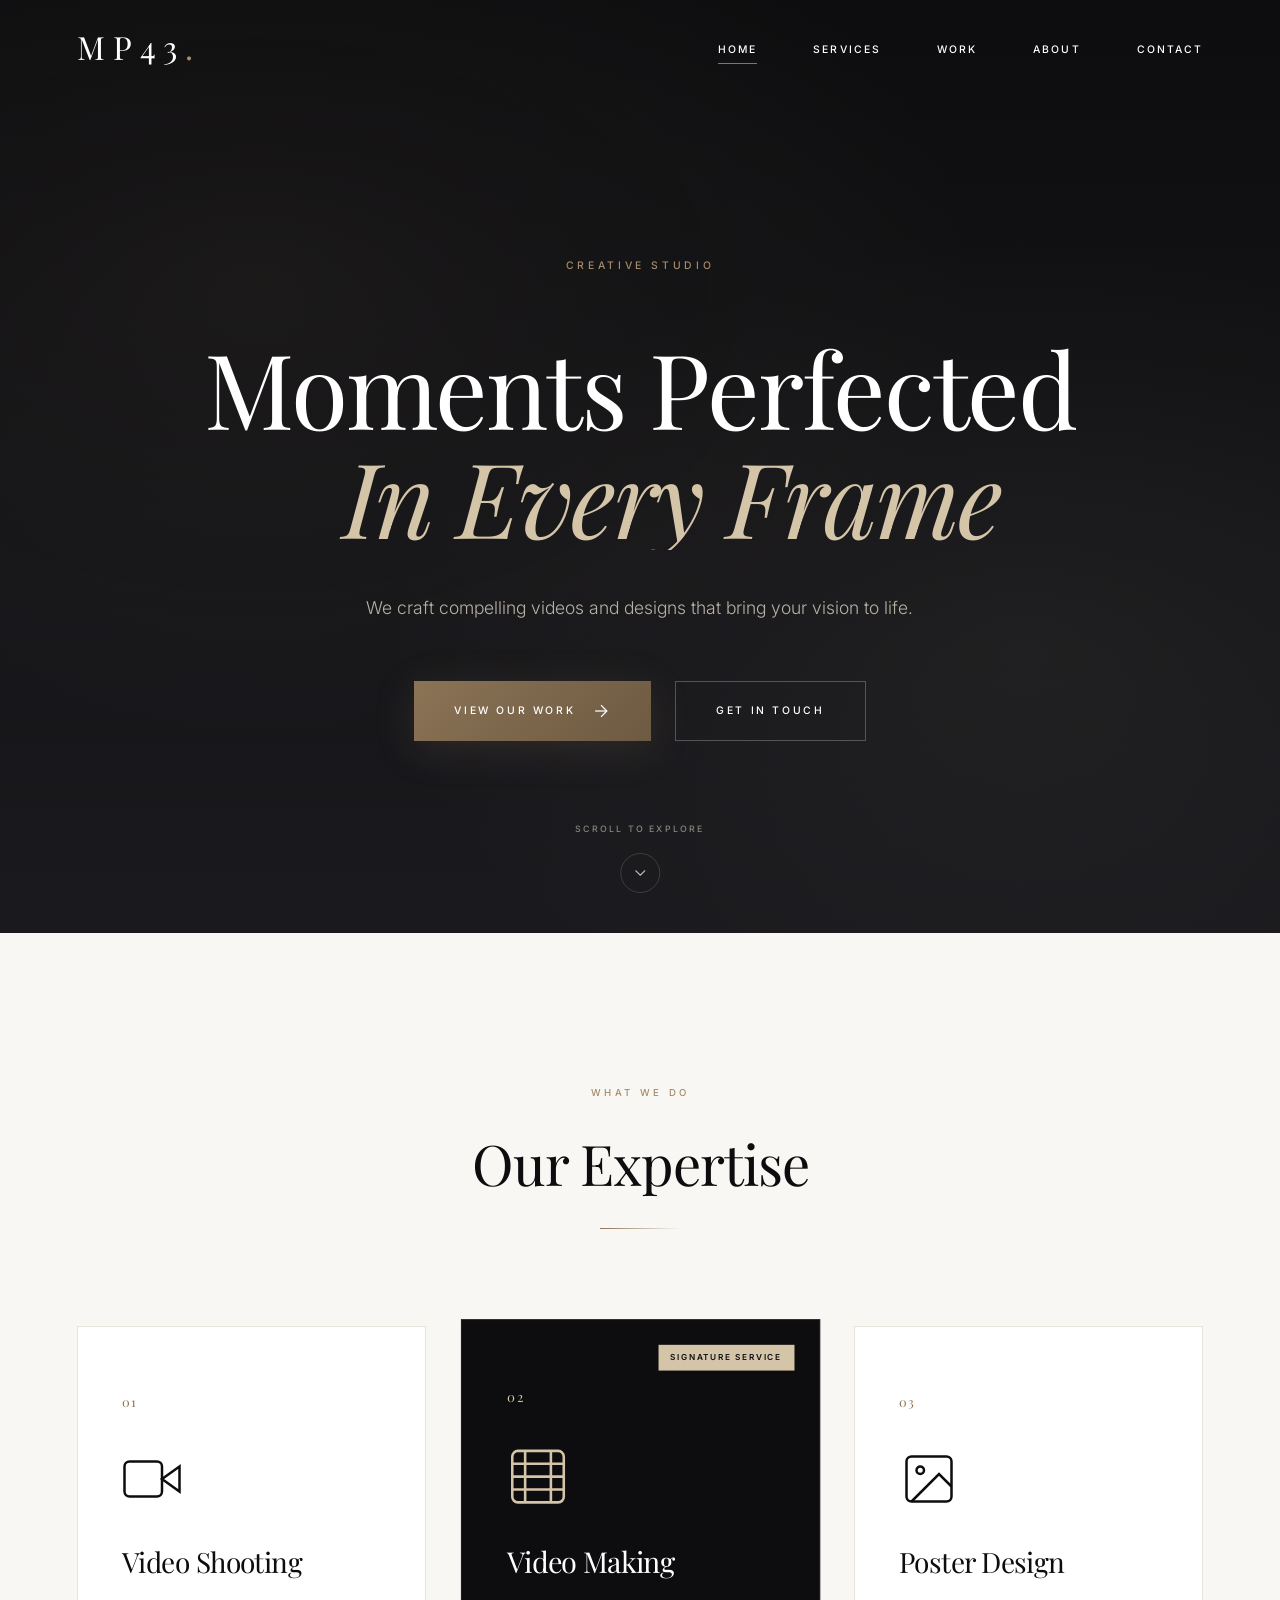
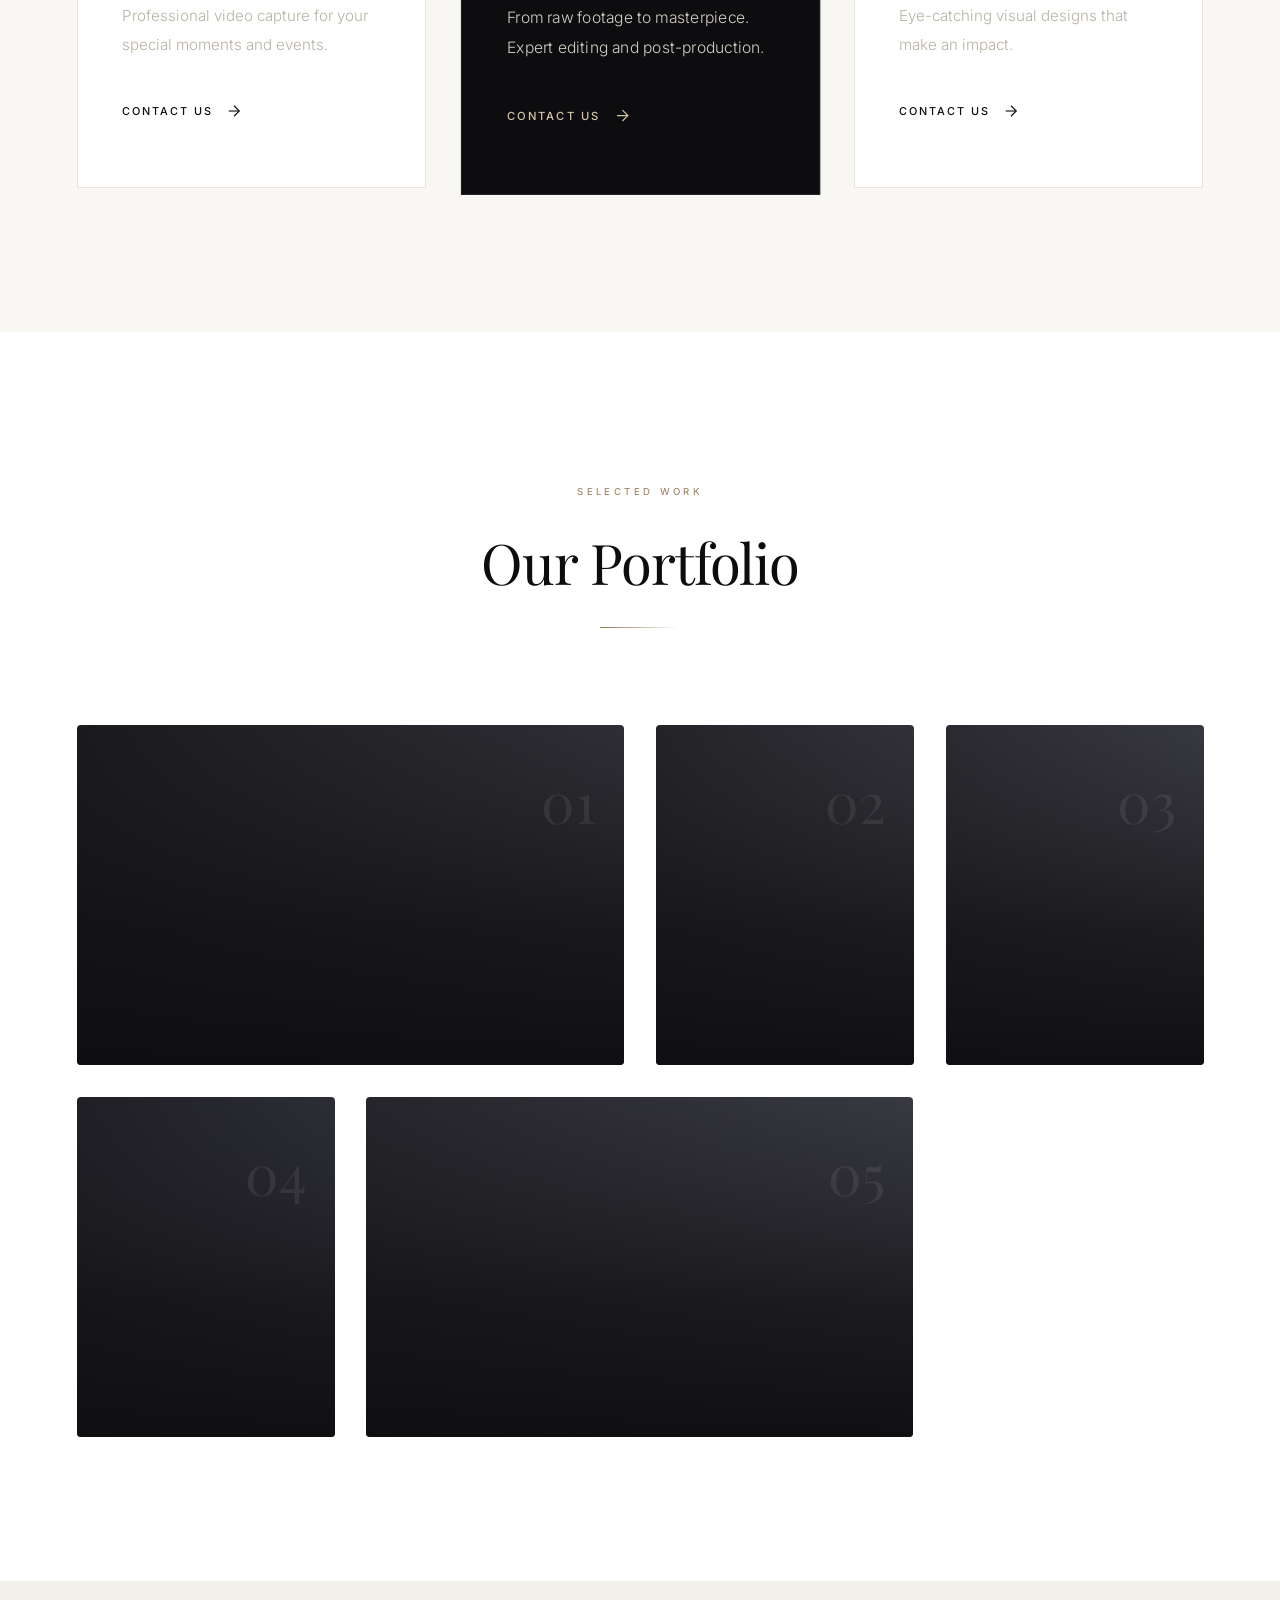
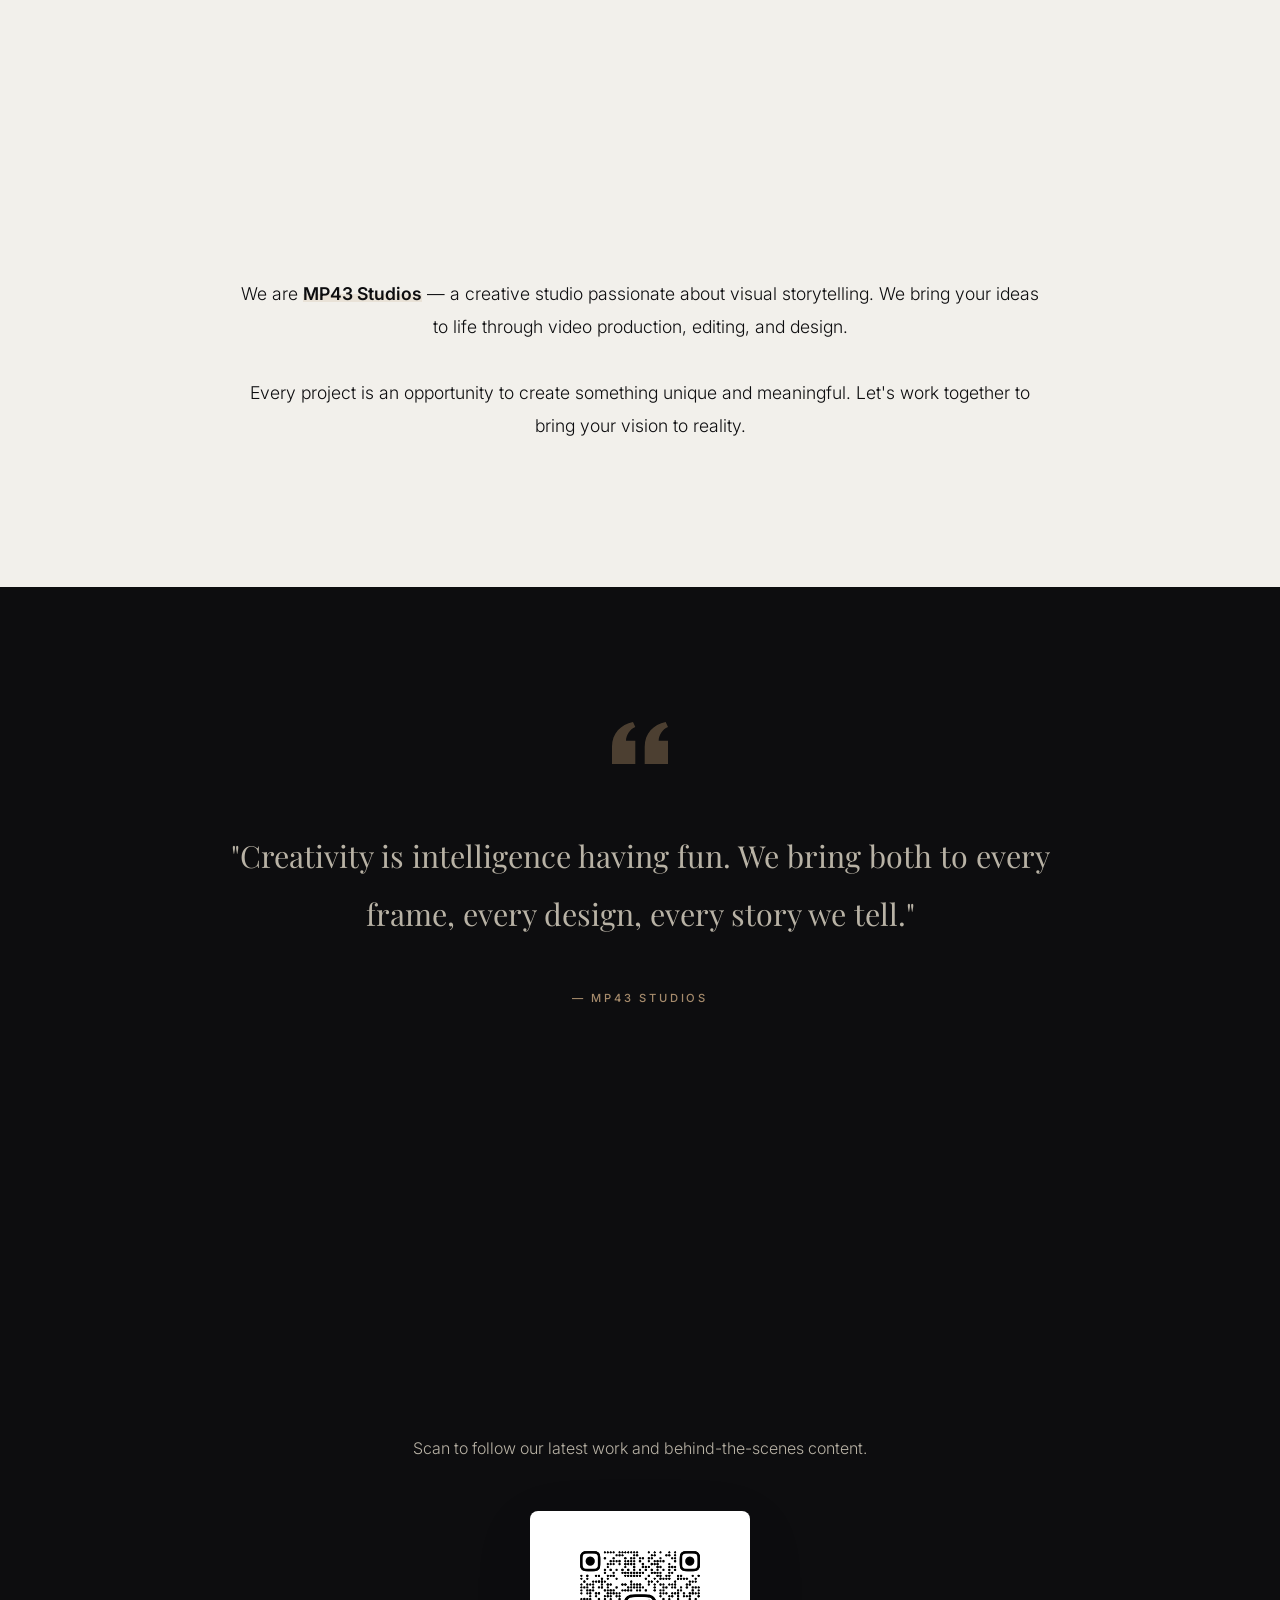
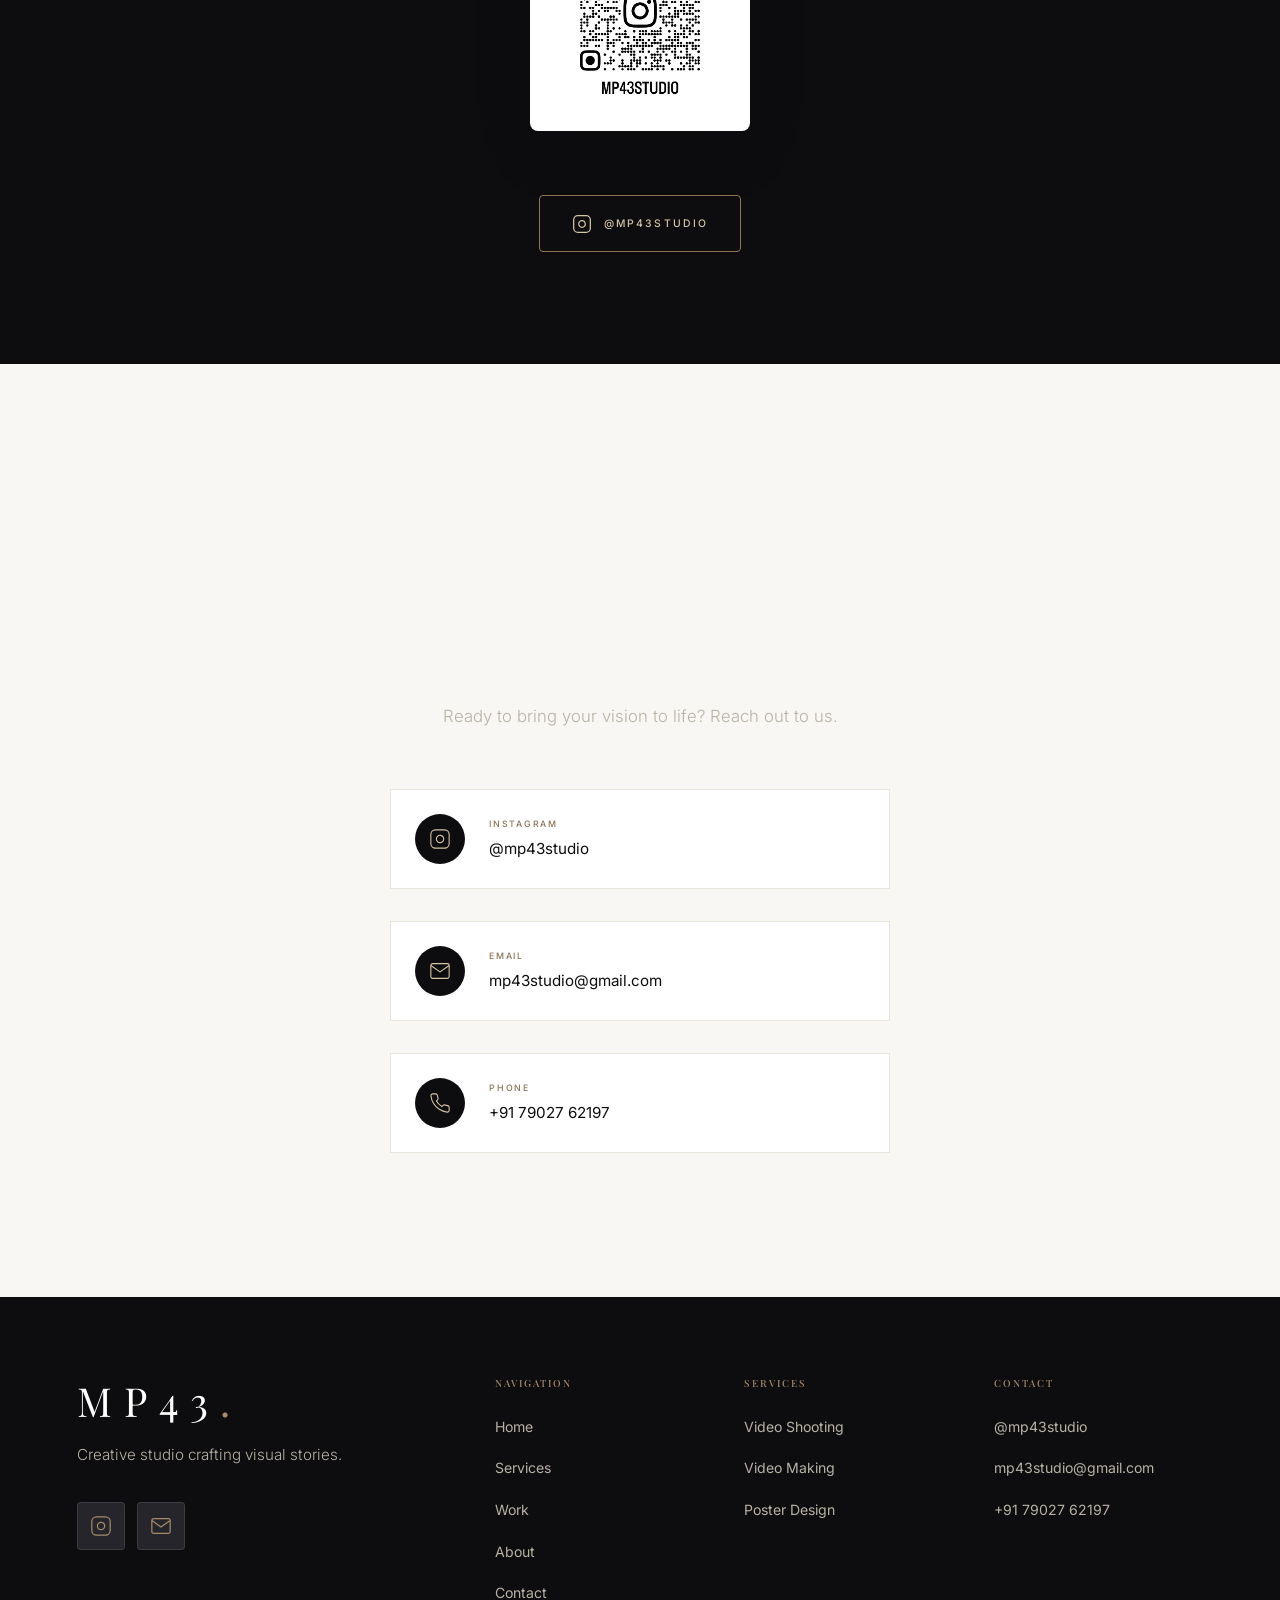
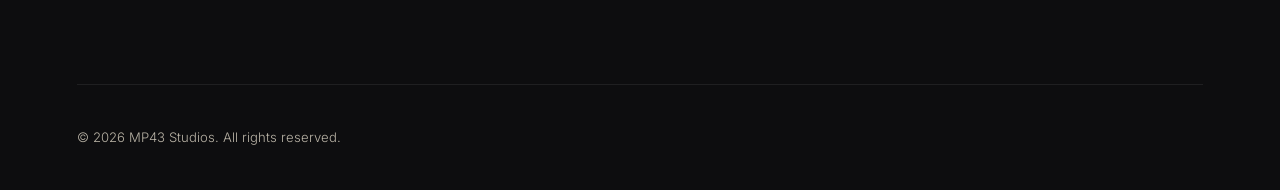
==== index.html @ ac569d50 "Initial commit: MP43 Studios website" ====
<!DOCTYPE html>
<html lang="en">
<head>
    <meta charset="UTF-8">
    <meta name="viewport" content="width=device-width, initial-scale=1.0">
    <title>MP43 Studios | Creative Video Production</title>
    <link rel="stylesheet" href="styles.css">
    <link href="https://fonts.googleapis.com/css2?family=Playfair+Display:ital,wght@0,400;0,500;0,600;0,700;1,400;1,500&family=Inter:wght@300;400;500;600&display=swap" rel="stylesheet">
</head>
<body>
    <!-- Page Loader -->
    <div class="page-loader" id="pageLoader">
        <div class="loader-content">
            <span>MP43</span>
        </div>
    </div>

    <!-- Navigation -->
    <nav class="navbar">
        <div class="container">
            <a href="#home" class="logo">
                <h1>MP43<span>.</span></h1>
            </a>
            <ul class="nav-links">
                <li><a href="#home">Home</a></li>
                <li><a href="#services">Services</a></li>
                <li><a href="#portfolio">Work</a></li>
                <li><a href="#about">About</a></li>
                <li><a href="#contact">Contact</a></li>
            </ul>
            <div class="burger">
                <span></span>
                <span></span>
                <span></span>
            </div>
        </div>
    </nav>

    <!-- Hero Section - Simplified -->
    <section id="home" class="hero">
        <div class="container">
            <div class="hero-content">
                <p class="hero-tagline">Creative Studio</p>
                <h1>
                    <span class="line-reveal">Moments Perfected</span>
                    <span class="line-reveal"><em>In Every Frame</em></span>
                </h1>
                <p class="hero-description">
                    We craft compelling videos and designs that bring your vision to life.
                </p>
                <div class="hero-buttons">
                    <a href="#portfolio" class="btn-primary">
                        <span>View Our Work</span>
                        <svg viewBox="0 0 24 24" fill="none" stroke="currentColor" stroke-width="1.5">
                            <line x1="5" y1="12" x2="19" y2="12"/>
                            <polyline points="12 5 19 12 12 19"/>
                        </svg>
                    </a>
                    <a href="#contact" class="btn-secondary">Get in Touch</a>
                </div>
            </div>
        </div>
        <div class="scroll-indicator">
            <span>Scroll to explore</span>
            <div class="scroll-arrow">
                <svg viewBox="0 0 24 24" fill="none" stroke="currentColor" stroke-linecap="round" stroke-linejoin="round">
                    <polyline points="6 9 12 15 18 9"/>
                </svg>
            </div>
        </div>
    </section>

    <!-- Services Section -->
    <section id="services" class="services">
        <div class="container">
            <div class="section-header">
                <span class="section-label">What We Do</span>
                <h2 class="section-title">Our Expertise</h2>
                <div class="title-line"></div>
            </div>
            <div class="services-grid">
                <div class="service-card">
                    <div class="service-number">01</div>
                    <div class="service-icon">
                        <svg viewBox="0 0 24 24" fill="none" stroke="currentColor" stroke-width="1">
                            <path d="M23 7l-7 5 7 5V7z"/>
                            <rect x="1" y="5" width="15" height="14" rx="2" ry="2"/>
                        </svg>
                    </div>
                    <h3>Video Shooting</h3>
                    <p>Professional video capture for your special moments and events.</p>
                    <a href="#contact" class="service-link">
                        <span>Contact Us</span>
                        <svg viewBox="0 0 24 24" fill="none" stroke="currentColor" stroke-width="1.5">
                            <line x1="5" y1="12" x2="19" y2="12"/>
                            <polyline points="12 5 19 12 12 19"/>
                        </svg>
                    </a>
                </div>
                <div class="service-card featured">
                    <div class="service-badge">Signature Service</div>
                    <div class="service-number">02</div>
                    <div class="service-icon">
                        <svg viewBox="0 0 24 24" fill="none" stroke="currentColor" stroke-width="1">
                            <rect x="2" y="2" width="20" height="20" rx="2.18" ry="2.18"/>
                            <line x1="7" y1="2" x2="7" y2="22"/>
                            <line x1="17" y1="2" x2="17" y2="22"/>
                            <line x1="2" y1="12" x2="22" y2="12"/>
                            <line x1="2" y1="7" x2="22" y2="7"/>
                            <line x1="2" y1="17" x2="22" y2="17"/>
                        </svg>
                    </div>
                    <h3>Video Making</h3>
                    <p>From raw footage to masterpiece. Expert editing and post-production.</p>
                    <a href="#contact" class="service-link">
                        <span>Contact Us</span>
                        <svg viewBox="0 0 24 24" fill="none" stroke="currentColor" stroke-width="1.5">
                            <line x1="5" y1="12" x2="19" y2="12"/>
                            <polyline points="12 5 19 12 12 19"/>
                        </svg>
                    </a>
                </div>
                <div class="service-card">
                    <div class="service-number">03</div>
                    <div class="service-icon">
                        <svg viewBox="0 0 24 24" fill="none" stroke="currentColor" stroke-width="1">
                            <rect x="3" y="3" width="18" height="18" rx="2" ry="2"/>
                            <circle cx="8.5" cy="8.5" r="1.5"/>
                            <polyline points="21 15 16 10 5 21"/>
                        </svg>
                    </div>
                    <h3>Poster Design</h3>
                    <p>Eye-catching visual designs that make an impact.</p>
                    <a href="#contact" class="service-link">
                        <span>Contact Us</span>
                        <svg viewBox="0 0 24 24" fill="none" stroke="currentColor" stroke-width="1.5">
                            <line x1="5" y1="12" x2="19" y2="12"/>
                            <polyline points="12 5 19 12 12 19"/>
                        </svg>
                    </a>
                </div>
            </div>
        </div>
    </section>

    <!-- Portfolio Section -->
    <section id="portfolio" class="portfolio">
        <div class="container">
            <div class="section-header">
                <span class="section-label">Selected Work</span>
                <h2 class="section-title">Our Portfolio</h2>
                <div class="title-line"></div>
            </div>
            <div class="portfolio-grid">
                <div class="portfolio-item large">
                    <div class="portfolio-image">
                        <div class="placeholder-gradient gradient-1"></div>
                        <div class="portfolio-number">01</div>
                    </div>
                    <div class="portfolio-info">
                        <span class="portfolio-category">Video Shooting</span>
                        <h3>Wedding Event Coverage</h3>
                        <p>Complete wedding day documentation</p>
                    </div>
                </div>
                <div class="portfolio-item">
                    <div class="portfolio-image">
                        <div class="placeholder-gradient gradient-2"></div>
                        <div class="portfolio-number">02</div>
                    </div>
                    <div class="portfolio-info">
                        <span class="portfolio-category">Video Making</span>
                        <h3>Brand Commercial</h3>
                        <p>30-second promotional video</p>
                    </div>
                </div>
                <div class="portfolio-item">
                    <div class="portfolio-image">
                        <div class="placeholder-gradient gradient-3"></div>
                        <div class="portfolio-number">03</div>
                    </div>
                    <div class="portfolio-info">
                        <span class="portfolio-category">Poster Design</span>
                        <h3>Music Festival Poster</h3>
                        <p>Event promotional design</p>
                    </div>
                </div>
                <div class="portfolio-item">
                    <div class="portfolio-image">
                        <div class="placeholder-gradient gradient-4"></div>
                        <div class="portfolio-number">04</div>
                    </div>
                    <div class="portfolio-info">
                        <span class="portfolio-category">Video Shooting</span>
                        <h3>Corporate Conference</h3>
                        <p>Multi-camera event recording</p>
                    </div>
                </div>
                <div class="portfolio-item large">
                    <div class="portfolio-image">
                        <div class="placeholder-gradient gradient-5"></div>
                        <div class="portfolio-number">05</div>
                    </div>
                    <div class="portfolio-info">
                        <span class="portfolio-category">Video Making</span>
                        <h3>Music Video Production</h3>
                        <p>Full post-production & VFX</p>
                    </div>
                </div>
            </div>
        </div>
    </section>

    <!-- About Section - Simplified -->
    <section id="about" class="about">
        <div class="container">
            <div class="about-content-simple">
                <span class="section-label">Who We Are</span>
                <h2 class="section-title">Crafting Visual Stories</h2>
                <div class="title-line"></div>
                <p class="about-text">
                    We are <strong>MP43 Studios</strong> — a creative studio passionate about visual storytelling.
                    We bring your ideas to life through video production, editing, and design.
                </p>
                <p class="about-text">
                    Every project is an opportunity to create something unique and meaningful.
                    Let's work together to bring your vision to reality.
                </p>
            </div>
        </div>
    </section>

    <!-- Quote Section -->
    <section class="quote-section">
        <div class="container">
            <div class="quote-content">
                <svg class="quote-icon" viewBox="0 0 24 24" fill="currentColor">
                    <path d="M14.017 21v-7.391c0-5.704 3.731-9.57 8.983-10.609l.995 2.151c-2.432.917-3.995 3.638-3.995 5.849h4v10h-9.983zm-14.017 0v-7.391c0-5.704 3.748-9.57 9-10.609l.996 2.151c-2.433.917-3.996 3.638-3.996 5.849h3.983v10h-9.983z"/>
                </svg>
                <blockquote>
                    <p>"Creativity is intelligence having fun. We bring both to every frame,
                    every design, every story we tell."</p>
                </blockquote>
                <cite>— MP43 Studios</cite>
            </div>
        </div>
    </section>

    <!-- Instagram QR Section -->
    <section class="instagram-section">
        <div class="container">
            <div class="instagram-content">
                <span class="section-label">Follow Us</span>
                <h2 class="section-title">Connect on Instagram</h2>
                <div class="title-line"></div>
                <p class="instagram-description">
                    Scan to follow our latest work and behind-the-scenes content.
                </p>
                <div class="qr-wrapper">
                    <div class="qr-code">
                        <img src="qr/mp43studio_qr.png" alt="MP43 Studios Instagram QR Code" onerror="this.style.display='none'; this.nextElementSibling.style.display='flex';">
                        <div class="qr-placeholder" style="display: none;">
                            <svg viewBox="0 0 24 24" fill="none" stroke="currentColor" stroke-width="1">
                                <rect x="3" y="3" width="7" height="7"/>
                                <rect x="14" y="3" width="7" height="7"/>
                                <rect x="3" y="14" width="7" height="7"/>
                                <rect x="14" y="14" width="3" height="3"/>
                                <rect x="18" y="14" width="3" height="3"/>
                                <rect x="14" y="18" width="3" height="3"/>
                                <rect x="18" y="18" width="3" height="3"/>
                            </svg>
                            <span>QR Code</span>
                        </div>
                    </div>
                </div>
                <a href="https://www.instagram.com/mp43studio/" target="_blank" rel="noopener noreferrer" class="btn-instagram">
                    <svg viewBox="0 0 24 24" fill="none" stroke="currentColor" stroke-width="1.5">
                        <rect x="2" y="2" width="20" height="20" rx="5" ry="5"/>
                        <path d="M16 11.37A4 4 0 1 1 12.63 8 4 4 0 0 1 16 11.37z"/>
                        <line x1="17.5" y1="6.5" x2="17.51" y2="6.5"/>
                    </svg>
                    <span>@mp43studio</span>
                </a>
            </div>
        </div>
    </section>

    <!-- Contact Section - Simplified -->
    <section id="contact" class="contact">
        <div class="container">
            <div class="contact-simple">
                <span class="section-label">Get In Touch</span>
                <h2 class="section-title">Let's Create Together</h2>
                <div class="title-line"></div>
                <p class="contact-description">
                    Ready to bring your vision to life? Reach out to us.
                </p>

                <div class="contact-details-simple">
                    <div class="contact-item-simple">
                        <div class="contact-icon">
                            <svg viewBox="0 0 24 24" fill="none" stroke="currentColor" stroke-width="1.5">
                                <rect x="2" y="2" width="20" height="20" rx="5" ry="5"/>
                                <path d="M16 11.37A4 4 0 1 1 12.63 8 4 4 0 0 1 16 11.37z"/>
                                <line x1="17.5" y1="6.5" x2="17.51" y2="6.5"/>
                            </svg>
                        </div>
                        <div class="contact-text">
                            <span class="label">Instagram</span>
                            <a href="https://www.instagram.com/mp43studio/" target="_blank" rel="noopener noreferrer" class="value">@mp43studio</a>
                        </div>
                    </div>
                    <div class="contact-item-simple">
                        <div class="contact-icon">
                            <svg viewBox="0 0 24 24" fill="none" stroke="currentColor" stroke-width="1.5">
                                <path d="M4 4h16c1.1 0 2 .9 2 2v12c0 1.1-.9 2-2 2H4c-1.1 0-2-.9-2-2V6c0-1.1.9-2 2-2z"/>
                                <polyline points="22,6 12,13 2,6"/>
                            </svg>
                        </div>
                        <div class="contact-text">
                            <span class="label">Email</span>
                            <a href="mailto:mp43studio@gmail.com" class="value">mp43studio@gmail.com</a>
                        </div>
                    </div>
                    <div class="contact-item-simple">
                        <div class="contact-icon">
                            <svg viewBox="0 0 24 24" fill="none" stroke="currentColor" stroke-width="1.5">
                                <path d="M22 16.92v3a2 2 0 0 1-2.18 2 19.79 19.79 0 0 1-8.63-3.07 19.5 19.5 0 0 1-6-6 19.79 19.79 0 0 1-3.07-8.67A2 2 0 0 1 4.11 2h3a2 2 0 0 1 2 1.72 12.84 12.84 0 0 0 .7 2.81 2 2 0 0 1-.45 2.11L8.09 9.91a16 16 0 0 0 6 6l1.27-1.27a2 2 0 0 1 2.11-.45 12.84 12.84 0 0 0 2.81.7A2 2 0 0 1 22 16.92z"/>
                            </svg>
                        </div>
                        <div class="contact-text">
                            <span class="label">Phone</span>
                            <a href="tel:+917902762197" class="value">+91 79027 62197</a>
                        </div>
                    </div>
                </div>
            </div>
        </div>
    </section>

    <!-- Footer -->
    <footer class="footer">
        <div class="container">
            <div class="footer-content">
                <div class="footer-brand">
                    <h2>MP43<span>.</span></h2>
                    <p>Creative studio crafting visual stories.</p>
                    <div class="footer-contact-boxes">
                        <a href="https://www.instagram.com/mp43studio/" target="_blank" rel="noopener noreferrer" class="footer-contact-box" aria-label="Instagram">
                            <svg viewBox="0 0 24 24" fill="none" stroke="currentColor" stroke-width="1.5">
                                <rect x="2" y="2" width="20" height="20" rx="5" ry="5"/>
                                <path d="M16 11.37A4 4 0 1 1 12.63 8 4 4 0 0 1 16 11.37z"/>
                                <line x1="17.5" y1="6.5" x2="17.51" y2="6.5"/>
                            </svg>
                        </a>
                        <a href="mailto:mp43studio@gmail.com" class="footer-contact-box" aria-label="Email">
                            <svg viewBox="0 0 24 24" fill="none" stroke="currentColor" stroke-width="1.5">
                                <path d="M4 4h16c1.1 0 2 .9 2 2v12c0 1.1-.9 2-2 2H4c-1.1 0-2-.9-2-2V6c0-1.1.9-2 2-2z"/>
                                <polyline points="22,6 12,13 2,6"/>
                            </svg>
                        </a>
                    </div>
                </div>
                <div class="footer-links">
                    <div class="footer-column">
                        <h4>Navigation</h4>
                        <ul>
                            <li><a href="#home">Home</a></li>
                            <li><a href="#services">Services</a></li>
                            <li><a href="#portfolio">Work</a></li>
                            <li><a href="#about">About</a></li>
                            <li><a href="#contact">Contact</a></li>
                        </ul>
                    </div>
                    <div class="footer-column">
                        <h4>Services</h4>
                        <ul>
                            <li><a href="#services">Video Shooting</a></li>
                            <li><a href="#services">Video Making</a></li>
                            <li><a href="#services">Poster Design</a></li>
                        </ul>
                    </div>
                    <div class="footer-column">
                        <h4>Contact</h4>
                        <ul>
                            <li><a href="https://www.instagram.com/mp43studio/" target="_blank" rel="noopener noreferrer">@mp43studio</a></li>
                            <li><a href="mailto:mp43studio@gmail.com">mp43studio@gmail.com</a></li>
                            <li><a href="tel:+917902762197">+91 79027 62197</a></li>
                        </ul>
                    </div>
                </div>
            </div>
            <div class="footer-bottom">
                <p>&copy; 2026 MP43 Studios. All rights reserved.</p>
            </div>
        </div>
    </footer>

    <script src="script.js"></script>
</body>
</html>
---- styles.css ----
/* ========================================
   NOIR Studios - Ultra Premium Redesign
   Sophisticated Charcoal, Cream & Bronze
   Competition-Worthy Design
   ======================================== */

* {
    margin: 0;
    padding: 0;
    box-sizing: border-box;
}

:root {
    /* Primary Palette - Rich & Sophisticated */
    --charcoal-deep: #0d0d0f;
    --charcoal-rich: #1a1a1e;
    --charcoal-light: #25252b;
    --charcoal-accent: #2f2f38;
    
    /* Warm Neutrals - Elegant Foundation */
    --cream-base: #f8f7f4;
    --cream-warm: #f2f0eb;
    --cream-tan: #e8e4dc;
    --stone: #d4cfc4;
    --taupe: #b8b2a5;
    
    /* Bronze/Gold Accents - Luxury Touch */
    --bronze: #8b7355;
    --bronze-light: #a68b6c;
    --bronze-muted: #6d5a42;
    --champagne: #d4c4a8;
    
    /* Functional */
    --white: #ffffff;
    --black: #000000;
    
    /* Typography */
    --font-heading: 'Playfair Display', Georgia, serif;
    --font-body: 'Inter', -apple-system, BlinkMacSystemFont, sans-serif;
    --font-display: 'Playfair Display', 'Didot', serif;
    
    /* Premium Easing */
    --ease-elegant: cubic-bezier(0.22, 0.61, 0.36, 1);
    --ease-smooth: cubic-bezier(0.4, 0, 0.2, 1);
    --ease-bounce: cubic-bezier(0.34, 1.56, 0.64, 1);
    --ease-out-expo: cubic-bezier(0.16, 1, 0.3, 1);
    
    /* Timing */
    --duration-slow: 0.9s;
    --duration-base: 0.6s;
    --duration-fast: 0.35s;
    
    /* Shadows - Layered Depth */
    --shadow-sm: 0 2px 8px rgba(0, 0, 0, 0.04);
    --shadow-md: 0 8px 32px rgba(0, 0, 0, 0.06);
    --shadow-lg: 0 20px 60px rgba(0, 0, 0, 0.1);
    --shadow-xl: 0 40px 120px rgba(0, 0, 0, 0.15);
    --shadow-bronze: 0 8px 40px rgba(139, 115, 85, 0.2);
}

html {
    scroll-behavior: smooth;
    font-size: 16px;
}

body {
    font-family: var(--font-body);
    background-color: var(--cream-base);
    color: var(--charcoal-deep);
    line-height: 1.7;
    overflow-x: hidden;
    -webkit-font-smoothing: antialiased;
    -moz-osx-font-smoothing: grayscale;
}

.container {
    max-width: 1440px;
    margin: 0 auto;
    padding: 0 6vw;
}

/* ========================================
   Typography
   ======================================== */

h1, h2, h3, h4 {
    font-family: var(--font-heading);
    font-weight: 400;
    line-height: 1.2;
    letter-spacing: -0.02em;
}

p {
    font-weight: 300;
    color: var(--taupe);
    line-height: 1.9;
}

em {
    font-style: italic;
    font-family: var(--font-heading);
}

strong {
    font-weight: 500;
    color: var(--charcoal-deep);
}

a {
    color: inherit;
    text-decoration: none;
    transition: all var(--duration-fast) var(--ease-smooth);
}

/* ========================================
   Page Loader - Elegant
   ======================================== */

.page-loader {
    position: fixed;
    inset: 0;
    background: var(--charcoal-deep);
    display: flex;
    align-items: center;
    justify-content: center;
    z-index: 9999;
    transition: opacity var(--duration-slow) var(--ease-out-expo), visibility var(--duration-slow);
}

.page-loader.hidden {
    opacity: 0;
    visibility: hidden;
    pointer-events: none;
}

.loader-content {
    position: relative;
}

.loader-content span {
    font-family: var(--font-display);
    font-size: 2rem;
    font-weight: 300;
    letter-spacing: 0.5em;
    text-transform: uppercase;
    color: var(--white);
    animation: loaderFade 2.5s var(--ease-smooth) infinite;
}

@keyframes loaderFade {
    0%, 100% { opacity: 0.4; letter-spacing: 0.5em; }
    50% { opacity: 1; letter-spacing: 0.35em; }
}

/* ========================================
   Navigation - Sophisticated
   ======================================== */

.navbar {
    position: fixed;
    top: 0;
    left: 0;
    right: 0;
    z-index: 1000;
    padding: 1.75rem 0;
    background: transparent;
    transition: all var(--duration-base) var(--ease-elegant);
}

.navbar.scrolled {
    background: rgba(13, 13, 15, 0.97);
    backdrop-filter: blur(20px) saturate(180%);
    box-shadow: var(--shadow-md);
    padding: 1.1rem 0;
    border-bottom: 1px solid rgba(255, 255, 255, 0.06);
}

.navbar .container {
    display: flex;
    justify-content: space-between;
    align-items: center;
}

.logo h1 {
    font-size: 2rem;
    font-weight: 300;
    letter-spacing: 0.25em;
    color: var(--white);
    transition: all var(--duration-fast) var(--ease-smooth);
    font-family: var(--font-display);
    text-transform: uppercase;
}

.navbar.scrolled .logo h1 {
    color: var(--champagne);
}

.logo:hover h1 {
    transform: translateX(5px);
    opacity: 0.8;
}

.logo h1 span {
    color: var(--bronze-light);
}

.nav-links {
    display: flex;
    list-style: none;
    gap: 3.5rem;
}

.nav-links a {
    font-size: 0.65rem;
    font-weight: 500;
    letter-spacing: 0.2em;
    text-transform: uppercase;
    position: relative;
    color: var(--white);
    padding: 0.5rem 0;
}

.navbar.scrolled .nav-links a {
    color: var(--cream-tan);
}

.nav-links a::after {
    content: '';
    position: absolute;
    bottom: 0;
    left: 0;
    width: 0;
    height: 1px;
    background: var(--bronze);
    transition: width var(--duration-base) var(--ease-out-expo);
}

.nav-links a:hover::after,
.nav-links a.active::after {
    width: 100%;
}

.nav-links a:hover {
    color: var(--champagne);
}

.burger {
    display: none;
    flex-direction: column;
    gap: 6px;
    cursor: pointer;
    padding: 10px;
}

.burger span {
    width: 26px;
    height: 1.5px;
    background: var(--white);
    transition: all var(--duration-base) var(--ease-smooth);
}

.navbar.scrolled .burger span {
    background: var(--champagne);
}

/* ========================================
   Hero Section - Dramatic
   ======================================== */

.hero {
    min-height: 100vh;
    display: flex;
    flex-direction: column;
    justify-content: center;
    position: relative;
    padding: 16rem 0 12rem;
    background:
        linear-gradient(180deg, var(--charcoal-deep) 0%, var(--charcoal-rich) 100%);
    overflow: hidden;
    z-index: 1;
}

.hero::before {
    content: '';
    position: absolute;
    top: 0;
    left: 0;
    right: 0;
    bottom: 0;
    background: 
        radial-gradient(ellipse at 20% 30%, rgba(139, 115, 85, 0.08) 0%, transparent 50%),
        radial-gradient(ellipse at 80% 70%, rgba(212, 196, 168, 0.05) 0%, transparent 45%);
    animation: heroAmbient 25s var(--ease-smooth) infinite;
    pointer-events: none;
}

@keyframes heroAmbient {
    0%, 100% { opacity: 0.6; transform: scale(1); }
    50% { opacity: 1; transform: scale(1.05); }
}

/* Decorative lines removed for cleaner look */

.hero-content {
    position: relative;
    z-index: 1;
    max-width: 1100px;
    margin: 0 auto;
    text-align: center;
}

.hero-content > * {
    opacity: 0;
    transform: translateY(50px);
    animation: heroReveal 1.2s var(--ease-out-expo) forwards;
}

.hero-content .hero-tagline { animation-delay: 0.4s; }
.hero-content h1 { animation-delay: 0.6s; }
.hero-content .hero-description { animation-delay: 0.85s; }
.hero-content .hero-buttons { animation-delay: 1.1s; }

@keyframes heroReveal {
    to {
        opacity: 1;
        transform: translateY(0);
    }
}

.hero-tagline {
    font-size: 0.65rem;
    font-weight: 500;
    letter-spacing: 0.35em;
    text-transform: uppercase;
    color: var(--bronze-light);
    margin-bottom: 3.5rem;
    text-align: center;
}

.hero h1 {
    font-size: clamp(3.5rem, 9vw, 6.5rem);
    font-weight: 300;
    margin-bottom: 2.5rem;
    color: var(--white);
    line-height: 1.05;
    font-family: var(--font-display);
}

.hero h1 .line-reveal {
    display: block;
    overflow: hidden;
}

.hero h1 .line-reveal:nth-child(2) {
    margin-left: 5vw;
}

.hero h1 em {
    font-weight: 200;
    font-style: italic;
    color: var(--champagne);
}

.hero-description {
    font-size: 1.1rem;
    max-width: 560px;
    margin: 0 auto 3.5rem;
    color: var(--taupe);
    line-height: 2;
    font-weight: 300;
}

.hero-buttons {
    display: flex;
    gap: 1.5rem;
    justify-content: center;
    flex-wrap: wrap;
}

/* ========================================
   Buttons - Premium Design
   ======================================== */

.btn-primary,
.btn-secondary,
.btn-outline {
    display: inline-flex;
    align-items: center;
    gap: 1rem;
    padding: 1.25rem 2.5rem;
    font-size: 0.65rem;
    font-weight: 500;
    letter-spacing: 0.25em;
    text-transform: uppercase;
    transition: all var(--duration-base) var(--ease-out-expo);
    cursor: pointer;
    border: none;
    position: relative;
    overflow: hidden;
    font-family: var(--font-body);
}

.btn-primary {
    background: linear-gradient(135deg, var(--bronze) 0%, var(--bronze-muted) 100%);
    color: var(--white);
    box-shadow: var(--shadow-bronze);
}

.btn-primary::before {
    content: '';
    position: absolute;
    inset: 0;
    background: linear-gradient(135deg, var(--bronze-light) 0%, var(--bronze) 100%);
    opacity: 0;
    transition: opacity var(--duration-base) var(--ease-smooth);
}

.btn-primary:hover::before {
    opacity: 1;
}

.btn-primary:hover {
    transform: translateY(-4px);
    box-shadow: 0 15px 50px rgba(139, 115, 85, 0.35);
}

.btn-primary span {
    position: relative;
    z-index: 1;
}

.btn-primary svg {
    width: 20px;
    height: 20px;
    stroke: var(--white);
    stroke-width: 1.5;
    transition: transform var(--duration-fast) var(--ease-smooth);
    position: relative;
    z-index: 1;
}

.btn-primary:hover svg {
    transform: translateX(8px);
}

.btn-secondary {
    background: transparent;
    color: var(--white);
    border: 1px solid rgba(255, 255, 255, 0.25);
}

.btn-secondary:hover {
    border-color: var(--bronze-light);
    background: rgba(139, 115, 85, 0.1);
    color: var(--champagne);
}

.btn-secondary svg {
    width: 18px;
    height: 18px;
}

.scroll-indicator {
    position: absolute;
    bottom: 2.5rem;
    left: 50%;
    transform: translateX(-50%);
    display: flex;
    flex-direction: column;
    align-items: center;
    gap: 1rem;
    z-index: 10;
    opacity: 0;
    animation: fadeInUp 1.2s var(--ease-out-expo) forwards 1.4s;
}

.scroll-indicator span {
    font-size: 0.55rem;
    font-weight: 500;
    letter-spacing: 0.25em;
    text-transform: uppercase;
    color: var(--taupe);
    opacity: 0.7;
}

.scroll-arrow {
    width: 40px;
    height: 40px;
    border: 1px solid rgba(255, 255, 255, 0.15);
    border-radius: 50%;
    display: flex;
    align-items: center;
    justify-content: center;
    animation: scrollBounce 2.5s var(--ease-smooth) infinite;
    transition: all var(--duration-fast) var(--ease-smooth);
    background: transparent;
}

.scroll-arrow:hover {
    border-color: var(--bronze-light);
}

.scroll-arrow svg {
    width: 18px;
    height: 18px;
    stroke: var(--taupe);
    stroke-width: 1.5;
}

@keyframes scrollBounce {
    0%, 100% { transform: translateY(0); }
    50% { transform: translateY(10px); }
}

@keyframes fadeInUp {
    to {
        opacity: 1;
        transform: translateX(-50%);
    }
}

/* ========================================
   Section Styles
   ======================================== */

section {
    padding: 9rem 0;
}

.section-header {
    text-align: center;
    margin-bottom: 6rem;
}

.section-label {
    display: inline-block;
    font-size: 0.6rem;
    font-weight: 500;
    letter-spacing: 0.35em;
    text-transform: uppercase;
    color: var(--bronze-light);
    margin-bottom: 1.75rem;
    opacity: 0;
    transform: translateY(20px);
}

.section-header.visible .section-label {
    animation: sectionFadeIn 0.8s var(--ease-out-expo) forwards 0.1s;
}

.section-title {
    font-size: clamp(2.5rem, 5vw, 3.5rem);
    font-weight: 300;
    color: var(--charcoal-deep);
    opacity: 0;
    transform: translateY(30px);
    font-family: var(--font-display);
}

.section-header.visible .section-title {
    animation: sectionFadeIn 0.8s var(--ease-out-expo) forwards 0.25s;
}

@keyframes sectionFadeIn {
    to {
        opacity: 1;
        transform: translateY(0);
    }
}

.title-line {
    width: 80px;
    height: 1px;
    background: linear-gradient(to right, var(--bronze), transparent);
    margin: 2rem auto 0;
    transform: scaleX(0);
    transform-origin: center;
    transition: transform var(--duration-slow) var(--ease-out-expo) 0.4s;
}

.section-header.visible .title-line {
    transform: scaleX(1);
}

.title-line-light {
    background: linear-gradient(to right, var(--bronze), transparent);
}

/* ========================================
   Services Section - Refined
   ======================================== */

.services {
    background: var(--cream-base);
}

.services-grid {
    display: grid;
    grid-template-columns: repeat(3, 1fr);
    gap: 2.5rem;
}

.service-card {
    background: var(--white);
    padding: 4rem 2.75rem;
    border: 1px solid var(--cream-tan);
    transition: all var(--duration-base) var(--ease-out-expo);
    position: relative;
    opacity: 0;
    transform: translateY(40px);
}

.service-card.visible {
    opacity: 1;
    transform: translateY(0);
}

.service-card::before {
    content: '';
    position: absolute;
    top: 0;
    left: 0;
    right: 0;
    height: 2px;
    background: linear-gradient(90deg, var(--bronze) 0%, var(--champagne) 100%);
    transform: scaleX(0);
    transform-origin: left;
    transition: transform var(--duration-base) var(--ease-out-expo);
}

.service-card:hover::before {
    transform: scaleX(1);
}

.service-card:hover {
    transform: translateY(-12px);
    box-shadow: var(--shadow-lg);
    border-color: transparent;
}

.service-card.featured {
    background: var(--charcoal-deep);
    border-color: var(--charcoal-light);
    transform: translateY(0) scale(1.03);
}

.service-card.featured.visible {
    transform: translateY(0) scale(1.03);
}

.service-card.featured::before {
    background: linear-gradient(90deg, var(--bronze-light) 0%, var(--champagne) 100%);
}

.service-card.featured:hover {
    transform: translateY(-12px) scale(1.03);
    box-shadow: var(--shadow-xl);
}

.service-badge {
    position: absolute;
    top: 1.5rem;
    right: 1.5rem;
    font-size: 0.5rem;
    font-weight: 600;
    letter-spacing: 0.2em;
    text-transform: uppercase;
    color: var(--charcoal-deep);
    background: var(--champagne);
    padding: 0.35rem 0.75rem;
}

.service-number {
    font-size: 0.8rem;
    font-weight: 300;
    color: var(--bronze);
    margin-bottom: 2.25rem;
    font-family: var(--font-display);
    letter-spacing: 0.1em;
}

.service-card.featured .service-number {
    color: var(--champagne);
}

.service-icon {
    width: 60px;
    height: 60px;
    margin-bottom: 2.25rem;
    transition: transform var(--duration-base) var(--ease-bounce);
}

.service-card:hover .service-icon {
    transform: scale(1.12) rotate(3deg);
}

.service-icon svg {
    width: 100%;
    height: 100%;
    stroke: var(--charcoal-deep);
    stroke-width: 1;
}

.service-card.featured .service-icon svg {
    stroke: var(--champagne);
}

.service-card h3 {
    font-size: 1.75rem;
    margin-bottom: 1.5rem;
    font-weight: 300;
    font-family: var(--font-display);
    color: var(--charcoal-deep);
}

.service-card.featured h3 {
    color: var(--white);
}

.service-card > p {
    font-size: 0.95rem;
    line-height: 1.9;
    margin-bottom: 2.25rem;
    color: var(--taupe);
}

.service-card.featured > p {
    color: var(--stone);
}

.service-list {
    list-style: none;
    display: grid;
    grid-template-columns: 1fr 1fr;
    gap: 1.1rem;
    margin-bottom: 2.75rem;
}

.service-list li {
    font-size: 0.8rem;
    color: var(--charcoal-accent);
    padding-left: 1.5rem;
    position: relative;
    transition: transform var(--duration-fast) var(--ease-smooth);
}

.service-card:hover .service-list li {
    transform: translateX(6px);
}

.service-card.featured .service-list li {
    color: var(--stone);
}

.service-list li::before {
    content: '';
    position: absolute;
    left: 0;
    top: 50%;
    width: 5px;
    height: 5px;
    background: var(--bronze);
    transform: translateY(-50%);
    border-radius: 50%;
}

.service-card.featured .service-list li::before {
    background: var(--champagne);
}

.service-link {
    display: inline-flex;
    align-items: center;
    gap: 0.75rem;
    font-size: 0.68rem;
    font-weight: 500;
    letter-spacing: 0.18em;
    text-transform: uppercase;
    color: var(--charcoal-deep);
    transition: all var(--duration-fast) var(--ease-smooth);
}

.service-card.featured .service-link {
    color: var(--champagne);
}

.service-link:hover {
    gap: 1rem;
    color: var(--bronze);
}

.service-link svg {
    width: 18px;
    height: 18px;
    stroke: currentColor;
    stroke-width: 1.5;
    transition: transform var(--duration-fast) var(--ease-smooth);
}

.service-link:hover svg {
    transform: translateX(5px);
}

/* ========================================
   Portfolio Section - Gallery Style
   ======================================== */

.portfolio {
    background: var(--white);
}

.portfolio-grid {
    display: grid;
    grid-template-columns: repeat(4, 1fr);
    grid-auto-rows: 340px;
    gap: 2rem;
}

.portfolio-item {
    position: relative;
    border-radius: 4px;
    overflow: hidden;
    opacity: 0;
    transform: translateY(40px);
    transition: all var(--duration-base) var(--ease-out-expo);
    cursor: pointer;
}

.portfolio-item.visible {
    opacity: 1;
    transform: translateY(0);
}

.portfolio-item.large {
    grid-column: span 2;
}

.portfolio-image {
    width: 100%;
    height: 100%;
    position: relative;
    overflow: hidden;
    background: var(--charcoal-light);
}

.portfolio-image::before {
    content: '';
    position: absolute;
    inset: 0;
    background: linear-gradient(180deg, 
        transparent 0%, 
        rgba(13, 13, 15, 0.7) 60%,
        rgba(13, 13, 15, 0.95) 100%);
    z-index: 1;
    transition: opacity var(--duration-base) var(--ease-smooth);
}

.portfolio-item:hover .portfolio-image::before {
    opacity: 0.95;
}

.placeholder-gradient {
    width: 100%;
    height: 100%;
    transition: transform var(--duration-slow) var(--ease-out-expo);
}

.portfolio-item:hover .placeholder-gradient {
    transform: scale(1.1);
}

.gradient-1 { background: linear-gradient(135deg, #1a1a1e 0%, #2a2a30 50%, #3a3a42 100%); }
.gradient-2 { background: linear-gradient(135deg, #232328 0%, #33333a 50%, #43434d 100%); }
.gradient-3 { background: linear-gradient(135deg, #2a2a30 0%, #3a3a42 50%, #4a4a55 100%); }
.gradient-4 { background: linear-gradient(135deg, #1f1f25 0%, #2f2f38 50%, #3f3f4a 100%); }
.gradient-5 { background: linear-gradient(135deg, #25252b 0%, #35353d 50%, #454550 100%); }

.portfolio-number {
    position: absolute;
    top: 1.75rem;
    right: 1.75rem;
    font-size: 3.5rem;
    font-weight: 200;
    color: rgba(255, 255, 255, 0.08);
    font-family: var(--font-display);
    z-index: 2;
    transition: all var(--duration-base) var(--ease-smooth);
}

.portfolio-item:hover .portfolio-number {
    color: rgba(212, 196, 168, 0.3);
    transform: scale(1.15);
}

.portfolio-info {
    position: absolute;
    bottom: 0;
    left: 0;
    right: 0;
    padding: 2.25rem 2rem;
    z-index: 2;
    transform: translateY(25px);
    opacity: 0;
    transition: all var(--duration-base) var(--ease-out-expo);
}

.portfolio-item:hover .portfolio-info {
    transform: translateY(0);
    opacity: 1;
}

.portfolio-category {
    font-size: 0.58rem;
    font-weight: 500;
    letter-spacing: 0.25em;
    text-transform: uppercase;
    color: var(--bronze-light);
    display: block;
    margin-bottom: 0.6rem;
}

.portfolio-info h3 {
    font-size: 1.4rem;
    font-weight: 300;
    color: var(--white);
    margin-bottom: 0.5rem;
    font-family: var(--font-display);
}

.portfolio-info p {
    font-size: 0.875rem;
    color: var(--stone);
    font-weight: 300;
}

.portfolio-cta {
    text-align: center;
    margin-top: 5rem;
    opacity: 0;
    transform: translateY(40px);
    transition: all var(--duration-base) var(--ease-out-expo);
}

.portfolio-cta.visible {
    opacity: 1;
    transform: translateY(0);
}

.btn-outline {
    background: transparent;
    color: var(--charcoal-deep);
    border: 1px solid var(--charcoal-deep);
}

.btn-outline:hover {
    background: var(--charcoal-deep);
    color: var(--white);
    border-color: var(--charcoal-deep);
}

.btn-outline svg {
    width: 18px;
    height: 18px;
    stroke: currentColor;
    stroke-width: 1.5;
}

.btn-outline:hover svg {
    transform: translateX(6px);
}

/* ========================================
   About Section - Simplified
   ======================================== */

.about {
    background: var(--cream-warm);
    padding: 7rem 0;
}

/* About Content Simple - New simplified style */
.about-content-simple {
    max-width: 800px;
    margin: 0 auto;
    text-align: center;
}

.about-content-simple .section-label {
    color: var(--bronze);
}

.about-content-simple .section-title {
    text-align: center;
    color: var(--charcoal-deep);
}

.about-content-simple .title-line {
    margin: 2rem auto 0;
}

.about-content-simple .about-text {
    font-size: 1.1rem;
    color: var(--charcoal-deep);
    margin: 2rem 0;
    line-height: 1.9;
    opacity: 0;
    transform: translateY(20px);
    transition: all var(--duration-base) var(--ease-out-expo);
}

.about-content-simple .about-text.visible {
    opacity: 1;
    transform: translateY(0);
}

.about-content-simple .about-text strong {
    color: var(--charcoal-deep);
    font-weight: 600;
    position: relative;
}

.about-content-simple .about-text strong::after {
    content: '';
    position: absolute;
    bottom: 2px;
    left: 0;
    width: 100%;
    height: 8px;
    background: rgba(212, 196, 168, 0.3);
    z-index: -1;
}

/* ========================================
   Quote Section - Impactful
   ======================================== */

.quote-section {
    background: var(--charcoal-deep);
    padding: 8rem 0;
}

.quote-content {
    max-width: 850px;
    margin: 0 auto;
    text-align: center;
    opacity: 1;
    transform: translateY(0);
    transition: all var(--duration-base) var(--ease-out-expo);
}

.quote-content.visible {
    opacity: 1;
    transform: translateY(0);
}

/* Fallback for no-JS or observer issues */
@supports (animation: none) {
    .quote-content {
        opacity: 1;
        transform: translateY(0);
    }
}

.quote-icon {
    width: 56px;
    height: 56px;
    color: var(--bronze);
    margin: 0 auto 3rem;
    opacity: 0.5;
}

.quote-content blockquote {
    font-family: var(--font-heading);
    font-size: 1.9rem;
    font-weight: 300;
    line-height: 1.65;
    color: var(--white);
    margin-bottom: 2.5rem;
}

.quote-content cite {
    font-size: 0.7rem;
    font-style: normal;
    font-weight: 500;
    letter-spacing: 0.25em;
    text-transform: uppercase;
    color: var(--bronze-light);
}

/* ========================================
   Instagram Section - New
   ======================================== */

.instagram-section {
    background: var(--charcoal-deep);
    padding: 7rem 0;
}

.instagram-content {
    max-width: 600px;
    margin: 0 auto;
    text-align: center;
}

.instagram-content .section-label {
    color: var(--bronze-light);
}

.instagram-content .section-title {
    text-align: center;
    color: var(--white);
}

.instagram-content .title-line {
    margin: 2rem auto 0;
}

.instagram-description {
    font-size: 1rem;
    color: var(--taupe);
    margin: 2rem 0 3rem;
    line-height: 1.8;
}

.qr-wrapper {
    display: flex;
    justify-content: center;
    margin: 2.5rem 0;
}

.qr-code {
    width: 220px;
    height: 220px;
    background: var(--white);
    padding: 1.5rem;
    border-radius: 8px;
    display: flex;
    align-items: center;
    justify-content: center;
    box-shadow: var(--shadow-lg);
}

.qr-code img {
    width: 100%;
    height: 100%;
    object-fit: contain;
}

.qr-placeholder {
    width: 100%;
    height: 100%;
    flex-direction: column;
    align-items: center;
    justify-content: center;
    gap: 0.75rem;
    color: var(--charcoal-deep);
}

.qr-placeholder svg {
    width: 60px;
    height: 60px;
    stroke: var(--charcoal-deep);
}

.qr-placeholder span {
    font-size: 0.75rem;
    font-weight: 500;
    letter-spacing: 0.15em;
    text-transform: uppercase;
}

.btn-instagram {
    display: inline-flex;
    align-items: center;
    gap: 0.75rem;
    padding: 1.1rem 2rem;
    font-size: 0.65rem;
    font-weight: 500;
    letter-spacing: 0.2em;
    text-transform: uppercase;
    background: var(--charcoal-deep);
    color: var(--champagne);
    border: 1px solid var(--bronze);
    border-radius: 4px;
    cursor: pointer;
    transition: all var(--duration-base) var(--ease-out-expo);
    margin-top: 1.5rem;
}

.btn-instagram:hover {
    background: var(--bronze);
    color: var(--white);
    transform: translateY(-4px);
    box-shadow: var(--shadow-bronze);
}

.btn-instagram svg {
    width: 20px;
    height: 20px;
    stroke: currentColor;
    stroke-width: 1.5;
}

/* ========================================
   Contact Section - Simplified
   ======================================== */

.contact {
    background: var(--cream-base);
}

.contact-simple {
    max-width: 800px;
    margin: 0 auto;
    text-align: center;
}

.contact-simple .section-label {
    color: var(--bronze);
}

.contact-simple .section-title {
    text-align: center;
    color: var(--charcoal-deep);
}

.contact-simple .title-line {
    margin: 2rem auto 0;
}

.contact-description {
    font-size: 1.05rem;
    color: var(--taupe);
    margin: 2.5rem 0 3.5rem;
    line-height: 1.9;
}

.contact-details-simple {
    display: flex;
    flex-direction: column;
    gap: 2rem;
    max-width: 500px;
    margin: 0 auto;
}

.contact-item-simple {
    display: flex;
    align-items: center;
    gap: 1.5rem;
    padding: 1.5rem;
    background: var(--white);
    border: 1px solid var(--cream-tan);
    transition: all var(--duration-base) var(--ease-out-expo);
    opacity: 0;
    transform: translateY(20px);
}

.contact-item-simple.visible {
    opacity: 1;
    transform: translateY(0);
}

.contact-item-simple:hover {
    transform: translateY(-5px);
    box-shadow: var(--shadow-md);
    border-color: var(--bronze-light);
}

.contact-icon {
    width: 50px;
    height: 50px;
    background: var(--charcoal-deep);
    border-radius: 50%;
    display: flex;
    align-items: center;
    justify-content: center;
    flex-shrink: 0;
    transition: all var(--duration-base) var(--ease-smooth);
}

.contact-item-simple:hover .contact-icon {
    background: var(--bronze);
}

.contact-icon svg {
    width: 22px;
    height: 22px;
    stroke: var(--champagne);
    stroke-width: 1.2;
}

.contact-text {
    display: flex;
    flex-direction: column;
    gap: 0.25rem;
    text-align: left;
}

.contact-text .label {
    font-size: 0.55rem;
    font-weight: 500;
    letter-spacing: 0.2em;
    text-transform: uppercase;
    color: var(--bronze);
}

.contact-text .value {
    font-size: 0.95rem;
    color: var(--charcoal-deep);
    font-weight: 400;
    transition: color var(--duration-fast) var(--ease-smooth);
}

.contact-item-simple:hover .contact-text .value {
    color: var(--bronze);
}

.contact-text a {
    color: inherit;
    text-decoration: none;
}

/* ========================================
   Footer - Sophisticated
   ======================================== */

.footer {
    background: var(--charcoal-deep);
    padding: 5rem 0 2.5rem;
}

.footer-content {
    display: grid;
    grid-template-columns: 1fr 2fr;
    gap: 4rem;
    margin-bottom: 4rem;
}

.footer-brand h2 {
    font-size: 2.5rem;
    font-weight: 400;
    letter-spacing: 0.3em;
    color: var(--white);
    margin-bottom: 1rem;
    font-family: var(--font-display);
}

.footer-brand h2 span {
    color: var(--bronze-light);
}

.footer-brand p {
    font-size: 0.95rem;
    color: var(--taupe);
    margin-bottom: 2rem;
    max-width: 300px;
    line-height: 1.9;
}

.footer-contact-boxes {
    display: flex;
    gap: 0.75rem;
    flex-wrap: wrap;
}

.footer-contact-box {
    display: flex;
    align-items: center;
    justify-content: center;
    width: 48px;
    height: 48px;
    background: var(--charcoal-light);
    border: 1px solid rgba(255, 255, 255, 0.1);
    border-radius: 4px;
    transition: all var(--duration-base) var(--ease-smooth);
    text-decoration: none;
    opacity: 0;
    transform: translateY(20px);
}

.footer-contact-box.visible {
    opacity: 1;
    transform: translateY(0);
}

.footer-contact-box:hover {
    background: var(--bronze);
    border-color: var(--bronze);
    transform: translateY(-3px);
}

.footer-contact-box:hover svg {
    stroke: var(--white);
}

.footer-contact-box svg {
    width: 22px;
    height: 22px;
    stroke: var(--bronze-light);
    stroke-width: 1.3;
    transition: stroke var(--duration-fast) var(--ease-smooth);
}

.footer-social {
    display: flex;
    gap: 1rem;
}

.footer-social a {
    width: 44px;
    height: 44px;
    background: var(--charcoal-light);
    border: 1px solid rgba(255, 255, 255, 0.1);
    display: flex;
    align-items: center;
    justify-content: center;
    transition: all var(--duration-base) var(--ease-smooth);
}

.footer-social a:hover {
    background: var(--bronze);
    border-color: var(--bronze);
    transform: translateY(-5px);
}

.footer-social a:hover svg {
    stroke: var(--white);
}

.footer-social svg {
    width: 20px;
    height: 20px;
    stroke: var(--bronze-light);
    stroke-width: 1.2;
    transition: stroke var(--duration-fast) var(--ease-smooth);
}

.footer-links {
    display: grid;
    grid-template-columns: repeat(3, 1fr);
    gap: 2.5rem;
}

.footer-column h4 {
    font-size: 0.62rem;
    font-weight: 500;
    letter-spacing: 0.2em;
    text-transform: uppercase;
    color: var(--bronze-light);
    margin-bottom: 1.5rem;
}

.footer-column ul {
    list-style: none;
}

.footer-column li {
    margin-bottom: 0.9rem;
}

.footer-column a {
    font-size: 0.88rem;
    color: var(--taupe);
    transition: all var(--duration-fast) var(--ease-smooth);
    position: relative;
}

.footer-column a::before {
    content: '';
    position: absolute;
    left: -1.25rem;
    top: 50%;
    width: 0;
    height: 1px;
    background: var(--bronze);
    transition: width var(--duration-fast) var(--ease-smooth);
}

.footer-column a:hover {
    color: var(--champagne);
    padding-left: 1rem;
}

.footer-column a:hover::before {
    width: 0.75rem;
}

.footer-bottom {
    display: flex;
    justify-content: space-between;
    align-items: center;
    padding-top: 2.5rem;
    border-top: 1px solid rgba(255, 255, 255, 0.08);
}

.footer-bottom p {
    font-size: 0.82rem;
    color: var(--taupe);
}

/* ========================================
   Responsive Design
   ======================================== */

@media (max-width: 1200px) {
    .portfolio-grid {
        grid-template-columns: repeat(2, 1fr);
    }

    .portfolio-item.large {
        grid-column: span 1;
    }
}

@media (max-width: 992px) {
    .services-grid {
        grid-template-columns: 1fr;
    }

    .about-grid {
        grid-template-columns: 1fr;
        gap: 4rem;
    }

    .footer-content {
        grid-template-columns: 1fr;
        gap: 3rem;
    }
    
    .instagram-content {
        max-width: 100%;
    }
    
    .contact-simple {
        max-width: 100%;
    }
    
    .footer-contact-boxes {
        justify-content: center;
    }
}

@media (max-width: 768px) {
    .nav-links {
        position: fixed;
        top: 0;
        right: -100%;
        width: 100%;
        height: 100vh;
        background: var(--charcoal-deep);
        flex-direction: column;
        justify-content: center;
        align-items: center;
        gap: 2.5rem;
        transition: right var(--duration-base) var(--ease-out-expo);
    }

    .nav-links.active {
        right: 0;
    }

    .nav-links a {
        font-size: 1.5rem;
        color: var(--white);
    }

    .burger {
        display: flex;
        z-index: 1001;
    }

    .burger.active span:nth-child(1) {
        transform: rotate(45deg) translate(6px, 6px);
    }

    .burger.active span:nth-child(2) {
        opacity: 0;
    }

    .burger.active span:nth-child(3) {
        transform: rotate(-45deg) translate(6px, -6px);
    }

    .portfolio-grid {
        grid-template-columns: 1fr;
        grid-auto-rows: 300px;
    }

    .footer-links {
        grid-template-columns: 1fr;
        gap: 2rem;
    }

    .footer-bottom {
        flex-direction: column;
        gap: 1.5rem;
        text-align: center;
    }
    
    .contact-details-simple {
        gap: 1rem;
    }
    
    .contact-item-simple {
        padding: 1.25rem;
    }
    
    .qr-code {
        width: 180px;
        height: 180px;
    }
}

@media (max-width: 480px) {
    .hero-buttons {
        flex-direction: column;
        align-items: center;
    }

    .hero-tagline {
        flex-direction: column;
        gap: 1rem;
    }

    .tagline-line {
        width: 80px;
        flex: none;
    }
    
    .section-header {
        margin-bottom: 4rem;
    }
    
    .qr-code {
        width: 160px;
        height: 160px;
        padding: 1rem;
    }
}
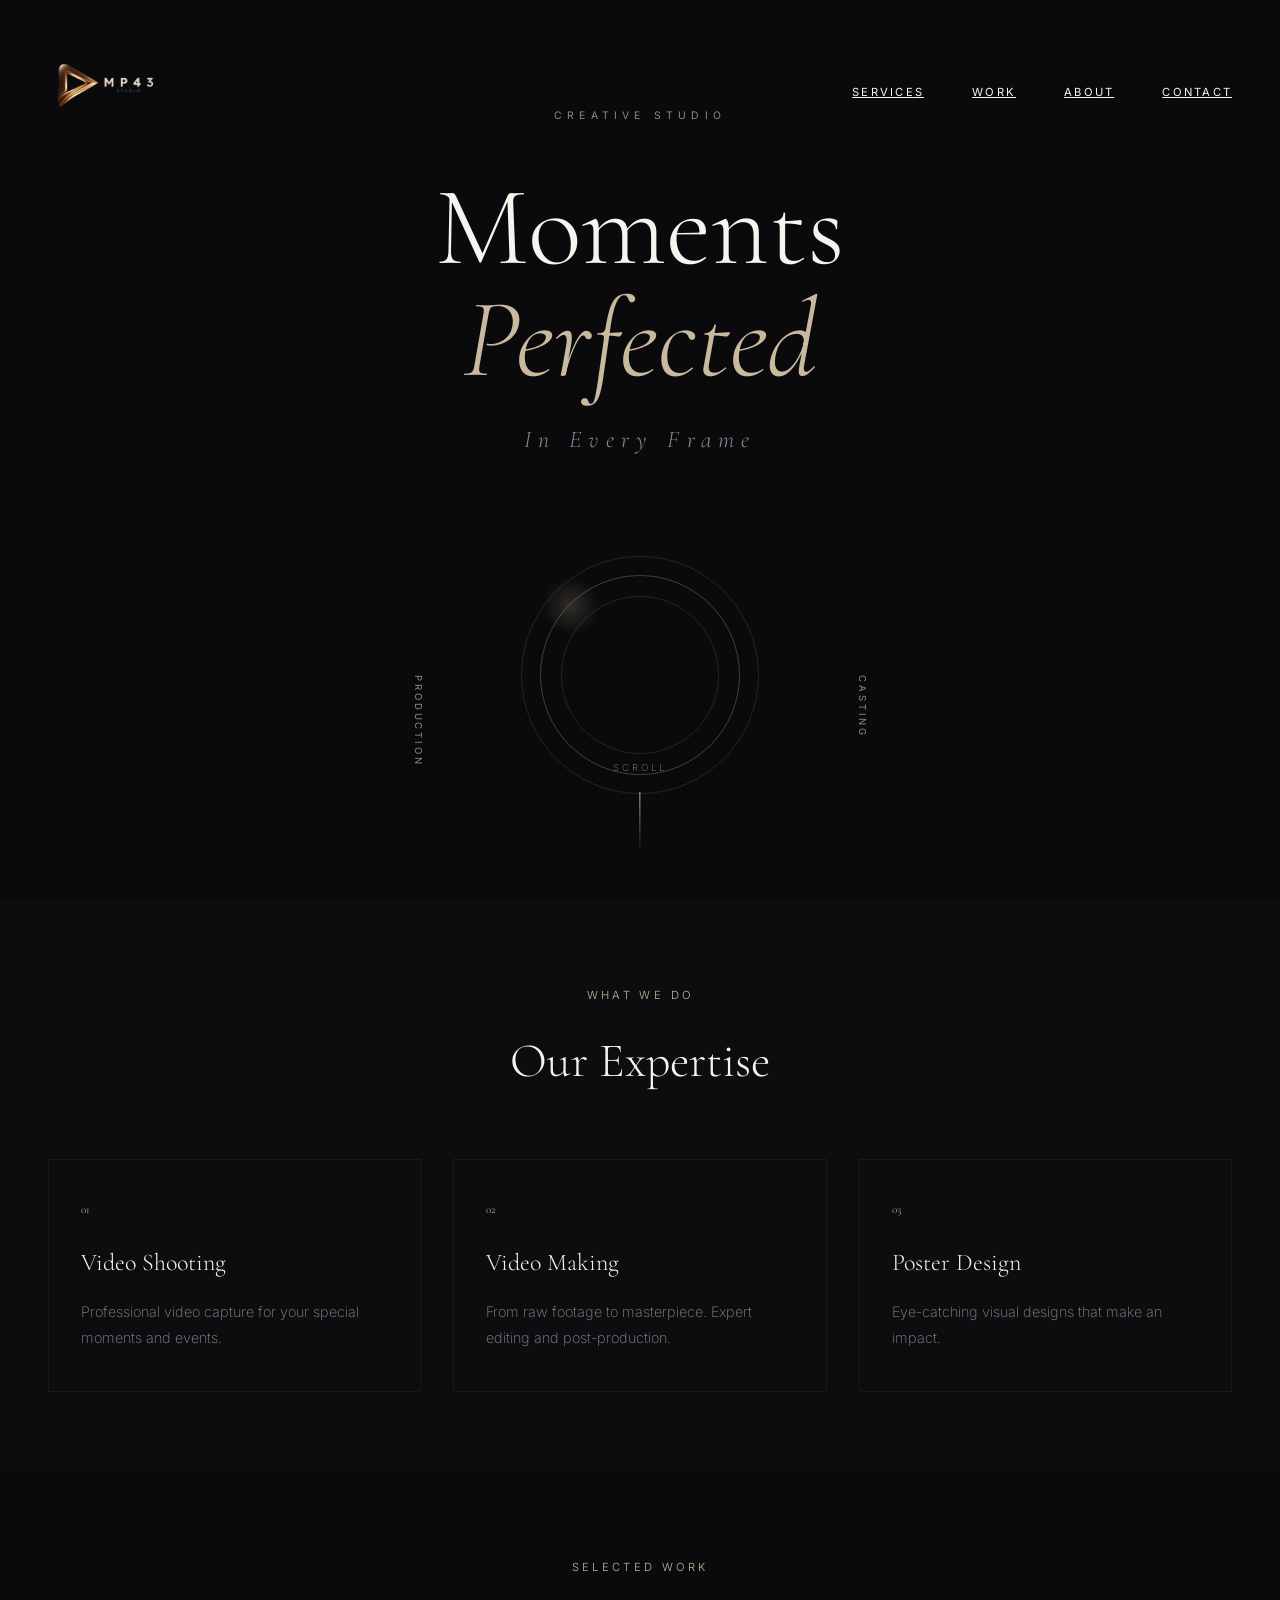
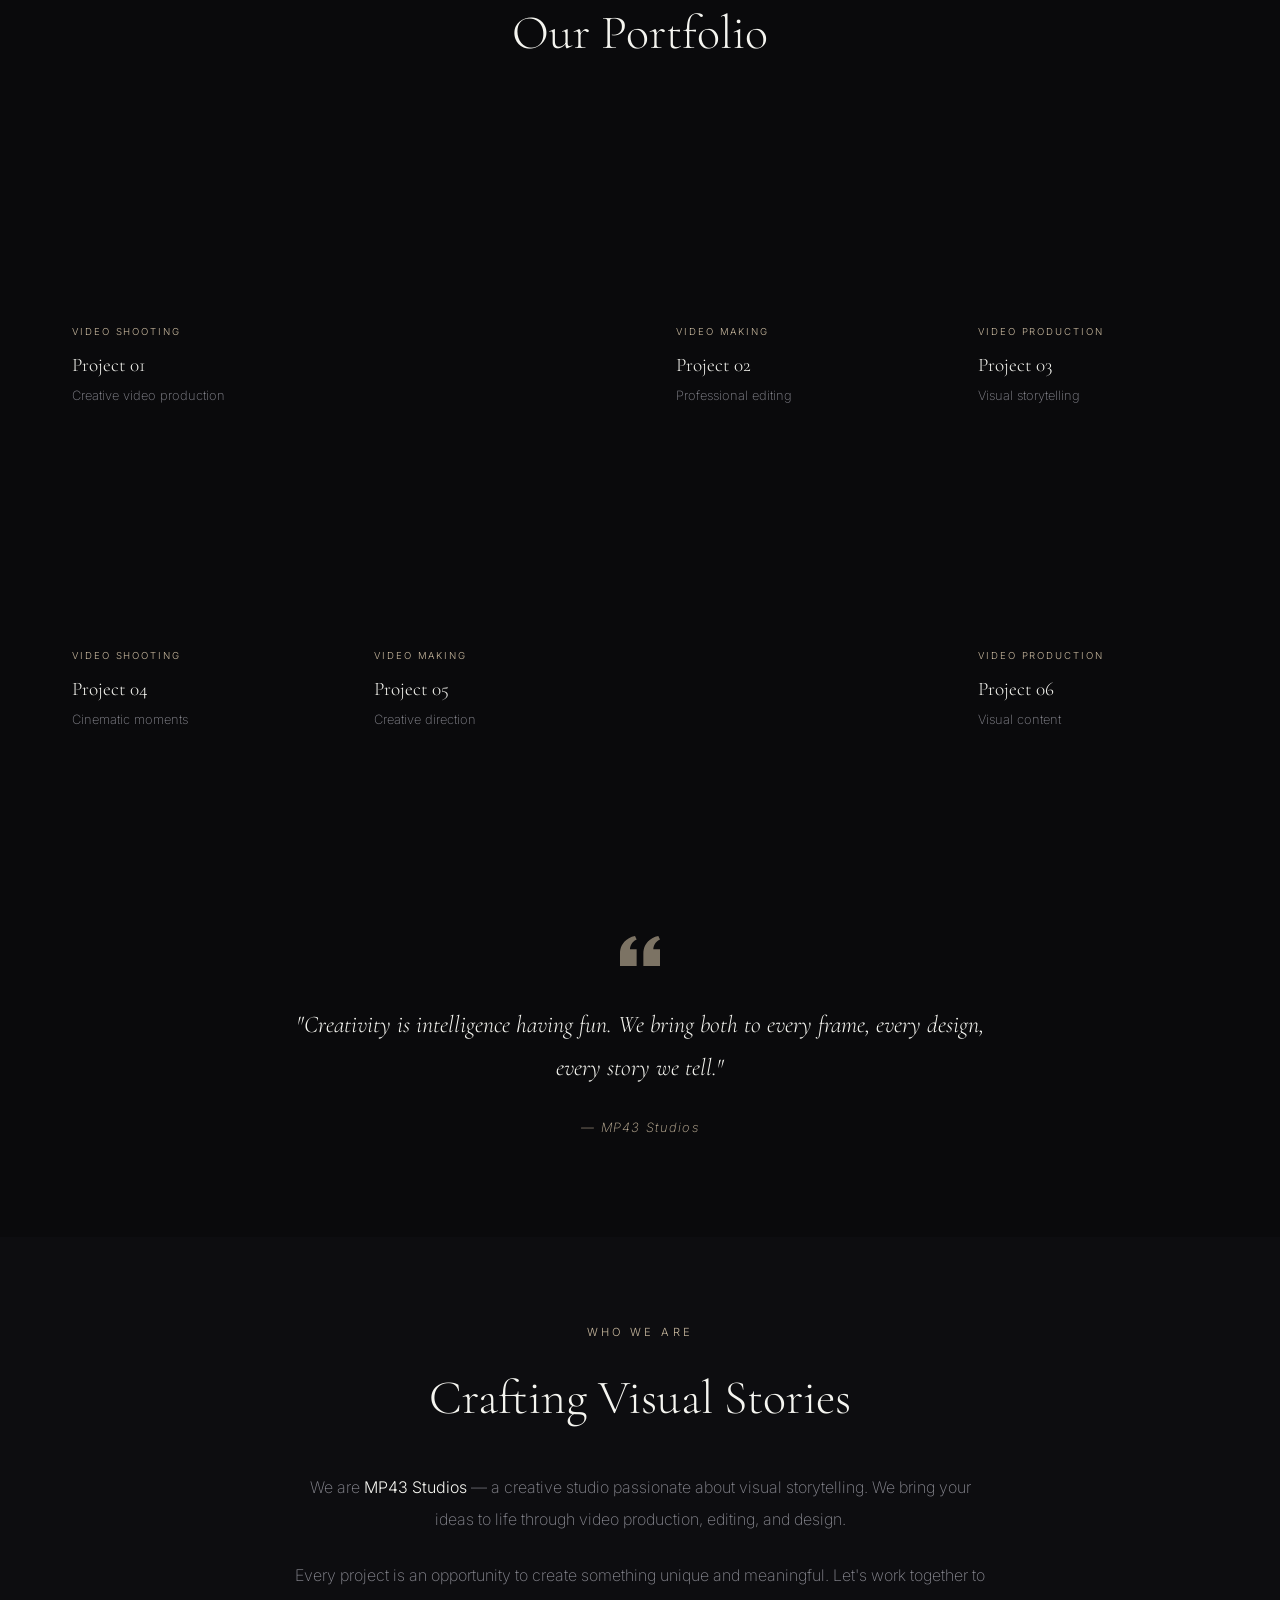
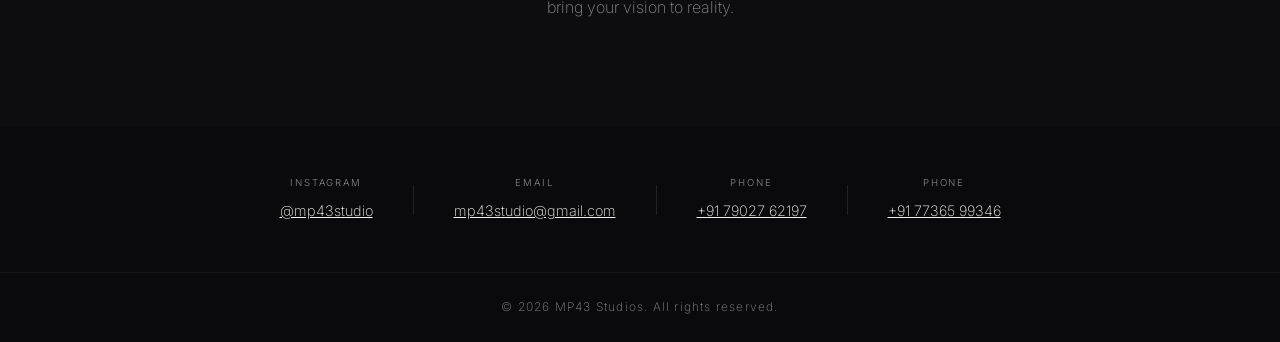
==== commit 0f534f68: "Update all website files" ====
--- a/index.html
+++ b/index.html
@@ -5,232 +5,156 @@
     <meta name="viewport" content="width=device-width, initial-scale=1.0">
     <title>MP43 Studios | Creative Video Production</title>
     <link rel="stylesheet" href="styles.css">
-    <link href="https://fonts.googleapis.com/css2?family=Playfair+Display:ital,wght@0,400;0,500;0,600;0,700;1,400;1,500&family=Inter:wght@300;400;500;600&display=swap" rel="stylesheet">
+    <link rel="preconnect" href="https://fonts.googleapis.com">
+    <link rel="preconnect" href="https://fonts.gstatic.com" crossorigin>
+    <link href="https://fonts.googleapis.com/css2?family=Cormorant+Garamond:ital,wght@0,300;0,400;1,300;1,400&family=Inter:wght@200;300;400&display=swap" rel="stylesheet">
 </head>
 <body>
-    <!-- Page Loader -->
-    <div class="page-loader" id="pageLoader">
-        <div class="loader-content">
-            <span>MP43</span>
-        </div>
-    </div>
-
-    <!-- Navigation -->
-    <nav class="navbar">
-        <div class="container">
-            <a href="#home" class="logo">
-                <h1>MP43<span>.</span></h1>
+    <nav class="nav">
+        <div class="container nav-content">
+            <a href="#" class="logo">
+                <img src="logo.png" alt="MP43 Studios">
             </a>
             <ul class="nav-links">
-                <li><a href="#home">Home</a></li>
                 <li><a href="#services">Services</a></li>
                 <li><a href="#portfolio">Work</a></li>
                 <li><a href="#about">About</a></li>
                 <li><a href="#contact">Contact</a></li>
             </ul>
-            <div class="burger">
-                <span></span>
-                <span></span>
-                <span></span>
-            </div>
         </div>
     </nav>
 
-    <!-- Hero Section - Simplified -->
     <section id="home" class="hero">
-        <div class="container">
-            <div class="hero-content">
+        <div class="hero-bg">
+            <div class="light-beam beam-1"></div>
+            <div class="light-beam beam-2"></div>
+            <div class="light-beam beam-3"></div>
+        </div>
+        
+        <div class="hero-content">
+            <div class="hero-text">
                 <p class="hero-tagline">Creative Studio</p>
                 <h1>
-                    <span class="line-reveal">Moments Perfected</span>
-                    <span class="line-reveal"><em>In Every Frame</em></span>
+                    <span class="line">Moments</span>
+                    <span class="line">Perfected</span>
                 </h1>
-                <p class="hero-description">
-                    We craft compelling videos and designs that bring your vision to life.
-                </p>
-                <div class="hero-buttons">
-                    <a href="#portfolio" class="btn-primary">
-                        <span>View Our Work</span>
-                        <svg viewBox="0 0 24 24" fill="none" stroke="currentColor" stroke-width="1.5">
-                            <line x1="5" y1="12" x2="19" y2="12"/>
-                            <polyline points="12 5 19 12 12 19"/>
-                        </svg>
-                    </a>
-                    <a href="#contact" class="btn-secondary">Get in Touch</a>
-                </div>
-            </div>
-        </div>
+                <p class="hero-subtitle">In Every Frame</p>
+            </div>
+            
+            <div class="hero-visual">
+                <div class="circle-frame">
+                    <div class="circle-inner"></div>
+                </div>
+                <div class="floating-elements">
+                    <span class="float-text left">Production</span>
+                    <span class="float-text right">Casting</span>
+                </div>
+            </div>
+        </div>
+        
         <div class="scroll-indicator">
-            <span>Scroll to explore</span>
-            <div class="scroll-arrow">
-                <svg viewBox="0 0 24 24" fill="none" stroke="currentColor" stroke-linecap="round" stroke-linejoin="round">
-                    <polyline points="6 9 12 15 18 9"/>
-                </svg>
-            </div>
-        </div>
-    </section>
-
-    <!-- Services Section -->
+            <span>Scroll</span>
+            <div class="scroll-line"></div>
+        </div>
+    </section>
+
     <section id="services" class="services">
         <div class="container">
             <div class="section-header">
                 <span class="section-label">What We Do</span>
                 <h2 class="section-title">Our Expertise</h2>
-                <div class="title-line"></div>
             </div>
             <div class="services-grid">
                 <div class="service-card">
-                    <div class="service-number">01</div>
-                    <div class="service-icon">
-                        <svg viewBox="0 0 24 24" fill="none" stroke="currentColor" stroke-width="1">
-                            <path d="M23 7l-7 5 7 5V7z"/>
-                            <rect x="1" y="5" width="15" height="14" rx="2" ry="2"/>
-                        </svg>
-                    </div>
+                    <span class="service-number">01</span>
                     <h3>Video Shooting</h3>
                     <p>Professional video capture for your special moments and events.</p>
-                    <a href="#contact" class="service-link">
-                        <span>Contact Us</span>
-                        <svg viewBox="0 0 24 24" fill="none" stroke="currentColor" stroke-width="1.5">
-                            <line x1="5" y1="12" x2="19" y2="12"/>
-                            <polyline points="12 5 19 12 12 19"/>
-                        </svg>
-                    </a>
-                </div>
-                <div class="service-card featured">
-                    <div class="service-badge">Signature Service</div>
-                    <div class="service-number">02</div>
-                    <div class="service-icon">
-                        <svg viewBox="0 0 24 24" fill="none" stroke="currentColor" stroke-width="1">
-                            <rect x="2" y="2" width="20" height="20" rx="2.18" ry="2.18"/>
-                            <line x1="7" y1="2" x2="7" y2="22"/>
-                            <line x1="17" y1="2" x2="17" y2="22"/>
-                            <line x1="2" y1="12" x2="22" y2="12"/>
-                            <line x1="2" y1="7" x2="22" y2="7"/>
-                            <line x1="2" y1="17" x2="22" y2="17"/>
-                        </svg>
-                    </div>
+                </div>
+                <div class="service-card">
+                    <span class="service-number">02</span>
                     <h3>Video Making</h3>
                     <p>From raw footage to masterpiece. Expert editing and post-production.</p>
-                    <a href="#contact" class="service-link">
-                        <span>Contact Us</span>
-                        <svg viewBox="0 0 24 24" fill="none" stroke="currentColor" stroke-width="1.5">
-                            <line x1="5" y1="12" x2="19" y2="12"/>
-                            <polyline points="12 5 19 12 12 19"/>
-                        </svg>
-                    </a>
                 </div>
                 <div class="service-card">
-                    <div class="service-number">03</div>
-                    <div class="service-icon">
-                        <svg viewBox="0 0 24 24" fill="none" stroke="currentColor" stroke-width="1">
-                            <rect x="3" y="3" width="18" height="18" rx="2" ry="2"/>
-                            <circle cx="8.5" cy="8.5" r="1.5"/>
-                            <polyline points="21 15 16 10 5 21"/>
-                        </svg>
-                    </div>
+                    <span class="service-number">03</span>
                     <h3>Poster Design</h3>
                     <p>Eye-catching visual designs that make an impact.</p>
-                    <a href="#contact" class="service-link">
-                        <span>Contact Us</span>
-                        <svg viewBox="0 0 24 24" fill="none" stroke="currentColor" stroke-width="1.5">
-                            <line x1="5" y1="12" x2="19" y2="12"/>
-                            <polyline points="12 5 19 12 12 19"/>
-                        </svg>
-                    </a>
-                </div>
-            </div>
-        </div>
-    </section>
-
-    <!-- Portfolio Section -->
+                </div>
+            </div>
+        </div>
+    </section>
+
     <section id="portfolio" class="portfolio">
         <div class="container">
             <div class="section-header">
                 <span class="section-label">Selected Work</span>
                 <h2 class="section-title">Our Portfolio</h2>
-                <div class="title-line"></div>
             </div>
             <div class="portfolio-grid">
                 <div class="portfolio-item large">
-                    <div class="portfolio-image">
-                        <div class="placeholder-gradient gradient-1"></div>
-                        <div class="portfolio-number">01</div>
-                    </div>
+                    <video class="portfolio-video" autoplay muted loop playsinline>
+                        <source src="Work_1.MP4" type="video/mp4">
+                    </video>
                     <div class="portfolio-info">
                         <span class="portfolio-category">Video Shooting</span>
-                        <h3>Wedding Event Coverage</h3>
-                        <p>Complete wedding day documentation</p>
-                    </div>
-                </div>
-                <div class="portfolio-item">
-                    <div class="portfolio-image">
-                        <div class="placeholder-gradient gradient-2"></div>
-                        <div class="portfolio-number">02</div>
-                    </div>
+                        <h3>Project 01</h3>
+                        <p>Creative video production</p>
+                    </div>
+                </div>
+                <div class="portfolio-item">
+                    <video class="portfolio-video" autoplay muted loop playsinline>
+                        <source src="Work_2.MP4" type="video/mp4">
+                    </video>
                     <div class="portfolio-info">
                         <span class="portfolio-category">Video Making</span>
-                        <h3>Brand Commercial</h3>
-                        <p>30-second promotional video</p>
-                    </div>
-                </div>
-                <div class="portfolio-item">
-                    <div class="portfolio-image">
-                        <div class="placeholder-gradient gradient-3"></div>
-                        <div class="portfolio-number">03</div>
-                    </div>
-                    <div class="portfolio-info">
-                        <span class="portfolio-category">Poster Design</span>
-                        <h3>Music Festival Poster</h3>
-                        <p>Event promotional design</p>
-                    </div>
-                </div>
-                <div class="portfolio-item">
-                    <div class="portfolio-image">
-                        <div class="placeholder-gradient gradient-4"></div>
-                        <div class="portfolio-number">04</div>
-                    </div>
+                        <h3>Project 02</h3>
+                        <p>Professional editing</p>
+                    </div>
+                </div>
+                <div class="portfolio-item">
+                    <video class="portfolio-video" autoplay muted loop playsinline>
+                        <source src="Work_3.MP4" type="video/mp4">
+                    </video>
+                    <div class="portfolio-info">
+                        <span class="portfolio-category">Video Production</span>
+                        <h3>Project 03</h3>
+                        <p>Visual storytelling</p>
+                    </div>
+                </div>
+                <div class="portfolio-item">
+                    <video class="portfolio-video" autoplay muted loop playsinline>
+                        <source src="Work_4.MP4" type="video/mp4">
+                    </video>
                     <div class="portfolio-info">
                         <span class="portfolio-category">Video Shooting</span>
-                        <h3>Corporate Conference</h3>
-                        <p>Multi-camera event recording</p>
+                        <h3>Project 04</h3>
+                        <p>Cinematic moments</p>
                     </div>
                 </div>
                 <div class="portfolio-item large">
-                    <div class="portfolio-image">
-                        <div class="placeholder-gradient gradient-5"></div>
-                        <div class="portfolio-number">05</div>
-                    </div>
+                    <video class="portfolio-video" autoplay muted loop playsinline>
+                        <source src="Work_5.MP4" type="video/mp4">
+                    </video>
                     <div class="portfolio-info">
                         <span class="portfolio-category">Video Making</span>
-                        <h3>Music Video Production</h3>
-                        <p>Full post-production & VFX</p>
-                    </div>
-                </div>
-            </div>
-        </div>
-    </section>
-
-    <!-- About Section - Simplified -->
-    <section id="about" class="about">
-        <div class="container">
-            <div class="about-content-simple">
-                <span class="section-label">Who We Are</span>
-                <h2 class="section-title">Crafting Visual Stories</h2>
-                <div class="title-line"></div>
-                <p class="about-text">
-                    We are <strong>MP43 Studios</strong> — a creative studio passionate about visual storytelling.
-                    We bring your ideas to life through video production, editing, and design.
-                </p>
-                <p class="about-text">
-                    Every project is an opportunity to create something unique and meaningful.
-                    Let's work together to bring your vision to reality.
-                </p>
-            </div>
-        </div>
-    </section>
-
-    <!-- Quote Section -->
+                        <h3>Project 05</h3>
+                        <p>Creative direction</p>
+                    </div>
+                </div>
+                <div class="portfolio-item">
+                    <video class="portfolio-video" autoplay muted loop playsinline>
+                        <source src="Work_6.MP4" type="video/mp4">
+                    </video>
+                    <div class="portfolio-info">
+                        <span class="portfolio-category">Video Production</span>
+                        <h3>Project 06</h3>
+                        <p>Visual content</p>
+                    </div>
+                </div>
+            </div>
+        </div>
+    </section>
+
     <section class="quote-section">
         <div class="container">
             <div class="quote-content">
@@ -246,153 +170,54 @@
         </div>
     </section>
 
-    <!-- Instagram QR Section -->
-    <section class="instagram-section">
-        <div class="container">
-            <div class="instagram-content">
-                <span class="section-label">Follow Us</span>
-                <h2 class="section-title">Connect on Instagram</h2>
-                <div class="title-line"></div>
-                <p class="instagram-description">
-                    Scan to follow our latest work and behind-the-scenes content.
-                </p>
-                <div class="qr-wrapper">
-                    <div class="qr-code">
-                        <img src="qr/mp43studio_qr.png" alt="MP43 Studios Instagram QR Code" onerror="this.style.display='none'; this.nextElementSibling.style.display='flex';">
-                        <div class="qr-placeholder" style="display: none;">
-                            <svg viewBox="0 0 24 24" fill="none" stroke="currentColor" stroke-width="1">
-                                <rect x="3" y="3" width="7" height="7"/>
-                                <rect x="14" y="3" width="7" height="7"/>
-                                <rect x="3" y="14" width="7" height="7"/>
-                                <rect x="14" y="14" width="3" height="3"/>
-                                <rect x="18" y="14" width="3" height="3"/>
-                                <rect x="14" y="18" width="3" height="3"/>
-                                <rect x="18" y="18" width="3" height="3"/>
-                            </svg>
-                            <span>QR Code</span>
-                        </div>
-                    </div>
-                </div>
-                <a href="https://www.instagram.com/mp43studio/" target="_blank" rel="noopener noreferrer" class="btn-instagram">
-                    <svg viewBox="0 0 24 24" fill="none" stroke="currentColor" stroke-width="1.5">
-                        <rect x="2" y="2" width="20" height="20" rx="5" ry="5"/>
-                        <path d="M16 11.37A4 4 0 1 1 12.63 8 4 4 0 0 1 16 11.37z"/>
-                        <line x1="17.5" y1="6.5" x2="17.51" y2="6.5"/>
-                    </svg>
-                    <span>@mp43studio</span>
-                </a>
-            </div>
-        </div>
-    </section>
-
-    <!-- Contact Section - Simplified -->
+    <section id="about" class="about">
+        <div class="container">
+            <div class="about-content">
+                <span class="section-label">Who We Are</span>
+                <h2 class="section-title">Crafting Visual Stories</h2>
+                <div class="about-texts">
+                    <p class="about-text">
+                        We are <strong>MP43 Studios</strong> — a creative studio passionate about visual storytelling.
+                        We bring your ideas to life through video production, editing, and design.
+                    </p>
+                    <p class="about-text">
+                        Every project is an opportunity to create something unique and meaningful.
+                        Let's work together to bring your vision to reality.
+                    </p>
+                </div>
+            </div>
+        </div>
+    </section>
+
     <section id="contact" class="contact">
         <div class="container">
-            <div class="contact-simple">
-                <span class="section-label">Get In Touch</span>
-                <h2 class="section-title">Let's Create Together</h2>
-                <div class="title-line"></div>
-                <p class="contact-description">
-                    Ready to bring your vision to life? Reach out to us.
-                </p>
-
-                <div class="contact-details-simple">
-                    <div class="contact-item-simple">
-                        <div class="contact-icon">
-                            <svg viewBox="0 0 24 24" fill="none" stroke="currentColor" stroke-width="1.5">
-                                <rect x="2" y="2" width="20" height="20" rx="5" ry="5"/>
-                                <path d="M16 11.37A4 4 0 1 1 12.63 8 4 4 0 0 1 16 11.37z"/>
-                                <line x1="17.5" y1="6.5" x2="17.51" y2="6.5"/>
-                            </svg>
-                        </div>
-                        <div class="contact-text">
-                            <span class="label">Instagram</span>
-                            <a href="https://www.instagram.com/mp43studio/" target="_blank" rel="noopener noreferrer" class="value">@mp43studio</a>
-                        </div>
-                    </div>
-                    <div class="contact-item-simple">
-                        <div class="contact-icon">
-                            <svg viewBox="0 0 24 24" fill="none" stroke="currentColor" stroke-width="1.5">
-                                <path d="M4 4h16c1.1 0 2 .9 2 2v12c0 1.1-.9 2-2 2H4c-1.1 0-2-.9-2-2V6c0-1.1.9-2 2-2z"/>
-                                <polyline points="22,6 12,13 2,6"/>
-                            </svg>
-                        </div>
-                        <div class="contact-text">
-                            <span class="label">Email</span>
-                            <a href="mailto:mp43studio@gmail.com" class="value">mp43studio@gmail.com</a>
-                        </div>
-                    </div>
-                    <div class="contact-item-simple">
-                        <div class="contact-icon">
-                            <svg viewBox="0 0 24 24" fill="none" stroke="currentColor" stroke-width="1.5">
-                                <path d="M22 16.92v3a2 2 0 0 1-2.18 2 19.79 19.79 0 0 1-8.63-3.07 19.5 19.5 0 0 1-6-6 19.79 19.79 0 0 1-3.07-8.67A2 2 0 0 1 4.11 2h3a2 2 0 0 1 2 1.72 12.84 12.84 0 0 0 .7 2.81 2 2 0 0 1-.45 2.11L8.09 9.91a16 16 0 0 0 6 6l1.27-1.27a2 2 0 0 1 2.11-.45 12.84 12.84 0 0 0 2.81.7A2 2 0 0 1 22 16.92z"/>
-                            </svg>
-                        </div>
-                        <div class="contact-text">
-                            <span class="label">Phone</span>
-                            <a href="tel:+917902762197" class="value">+91 79027 62197</a>
-                        </div>
-                    </div>
-                </div>
-            </div>
-        </div>
-    </section>
-
-    <!-- Footer -->
+            <div class="contact-content">
+                <div class="contact-item">
+                    <span class="label">Instagram</span>
+                    <a href="https://www.instagram.com/mp43studio/" target="_blank" rel="noopener">@mp43studio</a>
+                </div>
+                <div class="contact-divider"></div>
+                <div class="contact-item">
+                    <span class="label">Email</span>
+                    <a href="mailto:mp43studio@gmail.com">mp43studio@gmail.com</a>
+                </div>
+                <div class="contact-divider"></div>
+                <div class="contact-item">
+                    <span class="label">Phone</span>
+                    <a href="tel:+917902762197">+91 79027 62197</a>
+                </div>
+                <div class="contact-divider"></div>
+                <div class="contact-item">
+                    <span class="label">Phone</span>
+                    <a href="tel:+917736599346">+91 77365 99346</a>
+                </div>
+            </div>
+        </div>
+    </section>
+
     <footer class="footer">
         <div class="container">
-            <div class="footer-content">
-                <div class="footer-brand">
-                    <h2>MP43<span>.</span></h2>
-                    <p>Creative studio crafting visual stories.</p>
-                    <div class="footer-contact-boxes">
-                        <a href="https://www.instagram.com/mp43studio/" target="_blank" rel="noopener noreferrer" class="footer-contact-box" aria-label="Instagram">
-                            <svg viewBox="0 0 24 24" fill="none" stroke="currentColor" stroke-width="1.5">
-                                <rect x="2" y="2" width="20" height="20" rx="5" ry="5"/>
-                                <path d="M16 11.37A4 4 0 1 1 12.63 8 4 4 0 0 1 16 11.37z"/>
-                                <line x1="17.5" y1="6.5" x2="17.51" y2="6.5"/>
-                            </svg>
-                        </a>
-                        <a href="mailto:mp43studio@gmail.com" class="footer-contact-box" aria-label="Email">
-                            <svg viewBox="0 0 24 24" fill="none" stroke="currentColor" stroke-width="1.5">
-                                <path d="M4 4h16c1.1 0 2 .9 2 2v12c0 1.1-.9 2-2 2H4c-1.1 0-2-.9-2-2V6c0-1.1.9-2 2-2z"/>
-                                <polyline points="22,6 12,13 2,6"/>
-                            </svg>
-                        </a>
-                    </div>
-                </div>
-                <div class="footer-links">
-                    <div class="footer-column">
-                        <h4>Navigation</h4>
-                        <ul>
-                            <li><a href="#home">Home</a></li>
-                            <li><a href="#services">Services</a></li>
-                            <li><a href="#portfolio">Work</a></li>
-                            <li><a href="#about">About</a></li>
-                            <li><a href="#contact">Contact</a></li>
-                        </ul>
-                    </div>
-                    <div class="footer-column">
-                        <h4>Services</h4>
-                        <ul>
-                            <li><a href="#services">Video Shooting</a></li>
-                            <li><a href="#services">Video Making</a></li>
-                            <li><a href="#services">Poster Design</a></li>
-                        </ul>
-                    </div>
-                    <div class="footer-column">
-                        <h4>Contact</h4>
-                        <ul>
-                            <li><a href="https://www.instagram.com/mp43studio/" target="_blank" rel="noopener noreferrer">@mp43studio</a></li>
-                            <li><a href="mailto:mp43studio@gmail.com">mp43studio@gmail.com</a></li>
-                            <li><a href="tel:+917902762197">+91 79027 62197</a></li>
-                        </ul>
-                    </div>
-                </div>
-            </div>
-            <div class="footer-bottom">
-                <p>&copy; 2026 MP43 Studios. All rights reserved.</p>
-            </div>
+            <p>&copy; 2026 MP43 Studios. All rights reserved.</p>
         </div>
     </footer>
 
--- a/styles.css
+++ b/styles.css
@@ -1,9 +1,3 @@
-/* ========================================
-   NOIR Studios - Ultra Premium Redesign
-   Sophisticated Charcoal, Cream & Bronze
-   Competition-Worthy Design
-   ======================================== */
-
 * {
     margin: 0;
     padding: 0;
@@ -11,458 +5,303 @@
 }
 
 :root {
-    /* Primary Palette - Rich & Sophisticated */
-    --charcoal-deep: #0d0d0f;
-    --charcoal-rich: #1a1a1e;
-    --charcoal-light: #25252b;
-    --charcoal-accent: #2f2f38;
-    
-    /* Warm Neutrals - Elegant Foundation */
-    --cream-base: #f8f7f4;
-    --cream-warm: #f2f0eb;
-    --cream-tan: #e8e4dc;
-    --stone: #d4cfc4;
-    --taupe: #b8b2a5;
-    
-    /* Bronze/Gold Accents - Luxury Touch */
-    --bronze: #8b7355;
-    --bronze-light: #a68b6c;
-    --bronze-muted: #6d5a42;
-    --champagne: #d4c4a8;
-    
-    /* Functional */
-    --white: #ffffff;
-    --black: #000000;
-    
-    /* Typography */
-    --font-heading: 'Playfair Display', Georgia, serif;
-    --font-body: 'Inter', -apple-system, BlinkMacSystemFont, sans-serif;
-    --font-display: 'Playfair Display', 'Didot', serif;
-    
-    /* Premium Easing */
-    --ease-elegant: cubic-bezier(0.22, 0.61, 0.36, 1);
-    --ease-smooth: cubic-bezier(0.4, 0, 0.2, 1);
-    --ease-bounce: cubic-bezier(0.34, 1.56, 0.64, 1);
-    --ease-out-expo: cubic-bezier(0.16, 1, 0.3, 1);
-    
-    /* Timing */
-    --duration-slow: 0.9s;
-    --duration-base: 0.6s;
-    --duration-fast: 0.35s;
-    
-    /* Shadows - Layered Depth */
-    --shadow-sm: 0 2px 8px rgba(0, 0, 0, 0.04);
-    --shadow-md: 0 8px 32px rgba(0, 0, 0, 0.06);
-    --shadow-lg: 0 20px 60px rgba(0, 0, 0, 0.1);
-    --shadow-xl: 0 40px 120px rgba(0, 0, 0, 0.15);
-    --shadow-bronze: 0 8px 40px rgba(139, 115, 85, 0.2);
+    --bg: #0a0a0c;
+    --bg-alt: #0d0d10;
+    --text: #f5f5f0;
+    --text-muted: #888890;
+    --accent: #c9b99f;
+    --accent-glow: rgba(201, 185, 159, 0.2);
+    --font-display: 'Cormorant Garamond', Georgia, serif;
+    --font-body: 'Inter', -apple-system, sans-serif;
 }
 
 html {
     scroll-behavior: smooth;
-    font-size: 16px;
 }
 
 body {
+    background: var(--bg);
+    color: var(--text);
     font-family: var(--font-body);
-    background-color: var(--cream-base);
-    color: var(--charcoal-deep);
+    font-weight: 200;
     line-height: 1.7;
     overflow-x: hidden;
-    -webkit-font-smoothing: antialiased;
-    -moz-osx-font-smoothing: grayscale;
+}
+
+/* Logo styling */
+.logo img {
+    height: 120px;
+    width: auto;
+    object-fit: contain;
 }
 
 .container {
-    max-width: 1440px;
+    max-width: 1400px;
     margin: 0 auto;
-    padding: 0 6vw;
-}
-
-/* ========================================
-   Typography
-   ======================================== */
-
-h1, h2, h3, h4 {
-    font-family: var(--font-heading);
-    font-weight: 400;
-    line-height: 1.2;
-    letter-spacing: -0.02em;
-}
-
-p {
-    font-weight: 300;
-    color: var(--taupe);
-    line-height: 1.9;
-}
-
-em {
-    font-style: italic;
-    font-family: var(--font-heading);
-}
-
-strong {
-    font-weight: 500;
-    color: var(--charcoal-deep);
-}
-
-a {
-    color: inherit;
-    text-decoration: none;
-    transition: all var(--duration-fast) var(--ease-smooth);
-}
-
-/* ========================================
-   Page Loader - Elegant
-   ======================================== */
-
-.page-loader {
-    position: fixed;
-    inset: 0;
-    background: var(--charcoal-deep);
-    display: flex;
-    align-items: center;
-    justify-content: center;
-    z-index: 9999;
-    transition: opacity var(--duration-slow) var(--ease-out-expo), visibility var(--duration-slow);
-}
-
-.page-loader.hidden {
-    opacity: 0;
-    visibility: hidden;
-    pointer-events: none;
-}
-
-.loader-content {
-    position: relative;
-}
-
-.loader-content span {
-    font-family: var(--font-display);
-    font-size: 2rem;
-    font-weight: 300;
-    letter-spacing: 0.5em;
-    text-transform: uppercase;
-    color: var(--white);
-    animation: loaderFade 2.5s var(--ease-smooth) infinite;
-}
-
-@keyframes loaderFade {
-    0%, 100% { opacity: 0.4; letter-spacing: 0.5em; }
-    50% { opacity: 1; letter-spacing: 0.35em; }
-}
-
-/* ========================================
-   Navigation - Sophisticated
-   ======================================== */
-
-.navbar {
+    padding: 0 3rem;
+}
+
+/* Navigation */
+.nav {
     position: fixed;
     top: 0;
     left: 0;
     right: 0;
-    z-index: 1000;
-    padding: 1.75rem 0;
+    padding: 1.5rem 0;
+    z-index: 100;
     background: transparent;
-    transition: all var(--duration-base) var(--ease-elegant);
-}
-
-.navbar.scrolled {
-    background: rgba(13, 13, 15, 0.97);
-    backdrop-filter: blur(20px) saturate(180%);
-    box-shadow: var(--shadow-md);
-    padding: 1.1rem 0;
-    border-bottom: 1px solid rgba(255, 255, 255, 0.06);
-}
-
-.navbar .container {
+    transition: background 0.3s ease;
+}
+
+.nav.scrolled {
+    background: rgba(10, 10, 12, 0.95);
+}
+
+.nav-content {
     display: flex;
     justify-content: space-between;
     align-items: center;
 }
 
-.logo h1 {
-    font-size: 2rem;
-    font-weight: 300;
-    letter-spacing: 0.25em;
-    color: var(--white);
-    transition: all var(--duration-fast) var(--ease-smooth);
-    font-family: var(--font-display);
-    text-transform: uppercase;
-}
-
-.navbar.scrolled .logo h1 {
-    color: var(--champagne);
-}
-
-.logo:hover h1 {
-    transform: translateX(5px);
-    opacity: 0.8;
-}
-
-.logo h1 span {
-    color: var(--bronze-light);
+.logo {
+    font-family: var(--font-body);
+    font-size: 1.5rem;
+    font-weight: 500;
+    letter-spacing: 0.05em;
+    color: var(--text);
+    text-transform: uppercase;
+}
+
+.logo span {
+    color: var(--accent);
 }
 
 .nav-links {
     display: flex;
     list-style: none;
-    gap: 3.5rem;
+    gap: 3rem;
 }
 
 .nav-links a {
-    font-size: 0.65rem;
-    font-weight: 500;
+    font-size: 0.7rem;
+    font-weight: 400;
     letter-spacing: 0.2em;
     text-transform: uppercase;
-    position: relative;
-    color: var(--white);
-    padding: 0.5rem 0;
-}
-
-.navbar.scrolled .nav-links a {
-    color: var(--cream-tan);
-}
-
-.nav-links a::after {
-    content: '';
-    position: absolute;
-    bottom: 0;
-    left: 0;
-    width: 0;
-    height: 1px;
-    background: var(--bronze);
-    transition: width var(--duration-base) var(--ease-out-expo);
-}
-
-.nav-links a:hover::after,
-.nav-links a.active::after {
-    width: 100%;
+    color: var(--text);
+    transition: color 0.3s ease;
 }
 
 .nav-links a:hover {
-    color: var(--champagne);
-}
-
-.burger {
-    display: none;
-    flex-direction: column;
-    gap: 6px;
-    cursor: pointer;
-    padding: 10px;
-}
-
-.burger span {
-    width: 26px;
-    height: 1.5px;
-    background: var(--white);
-    transition: all var(--duration-base) var(--ease-smooth);
-}
-
-.navbar.scrolled .burger span {
-    background: var(--champagne);
-}
-
-/* ========================================
-   Hero Section - Dramatic
-   ======================================== */
-
+    color: var(--accent);
+}
+
+/* Hero Section - Unique Design */
 .hero {
     min-height: 100vh;
     display: flex;
     flex-direction: column;
     justify-content: center;
+    align-items: center;
     position: relative;
-    padding: 16rem 0 12rem;
-    background:
-        linear-gradient(180deg, var(--charcoal-deep) 0%, var(--charcoal-rich) 100%);
+    padding: 6rem 0 4rem;
     overflow: hidden;
-    z-index: 1;
-}
-
-.hero::before {
-    content: '';
-    position: absolute;
-    top: 0;
-    left: 0;
-    right: 0;
-    bottom: 0;
-    background: 
-        radial-gradient(ellipse at 20% 30%, rgba(139, 115, 85, 0.08) 0%, transparent 50%),
-        radial-gradient(ellipse at 80% 70%, rgba(212, 196, 168, 0.05) 0%, transparent 45%);
-    animation: heroAmbient 25s var(--ease-smooth) infinite;
-    pointer-events: none;
-}
-
-@keyframes heroAmbient {
-    0%, 100% { opacity: 0.6; transform: scale(1); }
-    50% { opacity: 1; transform: scale(1.05); }
-}
-
-/* Decorative lines removed for cleaner look */
+}
+
+.hero-bg {
+    position: absolute;
+    inset: 0;
+    overflow: hidden;
+    z-index: 0;
+}
+
+.light-beam {
+    position: absolute;
+    width: 1px;
+    height: 100vh;
+    background: linear-gradient(to bottom, transparent, var(--accent-glow), transparent);
+    opacity: 0;
+    animation: beamPulse 8s ease-in-out infinite;
+}
+
+.beam-1 {
+    left: 20%;
+    animation-delay: 0s;
+}
+
+.beam-2 {
+    left: 50%;
+    animation-delay: 2s;
+}
+
+.beam-3 {
+    left: 80%;
+    animation-delay: 4s;
+}
+
+@keyframes beamPulse {
+    0%, 100% { opacity: 0; transform: scaleY(0.3); }
+    50% { opacity: 0.5; transform: scaleY(1); }
+}
 
 .hero-content {
     position: relative;
     z-index: 1;
-    max-width: 1100px;
-    margin: 0 auto;
+    display: flex;
+    flex-direction: column;
+    align-items: center;
+    gap: 4rem;
+}
+
+.hero-text {
     text-align: center;
-}
-
-.hero-content > * {
-    opacity: 0;
-    transform: translateY(50px);
-    animation: heroReveal 1.2s var(--ease-out-expo) forwards;
-}
-
-.hero-content .hero-tagline { animation-delay: 0.4s; }
-.hero-content h1 { animation-delay: 0.6s; }
-.hero-content .hero-description { animation-delay: 0.85s; }
-.hero-content .hero-buttons { animation-delay: 1.1s; }
-
-@keyframes heroReveal {
-    to {
-        opacity: 1;
-        transform: translateY(0);
-    }
 }
 
 .hero-tagline {
     font-size: 0.65rem;
-    font-weight: 500;
-    letter-spacing: 0.35em;
-    text-transform: uppercase;
-    color: var(--bronze-light);
-    margin-bottom: 3.5rem;
-    text-align: center;
+    font-weight: 400;
+    letter-spacing: 0.5em;
+    text-transform: uppercase;
+    color: var(--text-muted);
+    margin-bottom: 3rem;
+    opacity: 0;
+    animation: fadeInUp 1s ease forwards 0.3s;
 }
 
 .hero h1 {
-    font-size: clamp(3.5rem, 9vw, 6.5rem);
-    font-weight: 300;
-    margin-bottom: 2.5rem;
-    color: var(--white);
-    line-height: 1.05;
     font-family: var(--font-display);
-}
-
-.hero h1 .line-reveal {
+    font-size: clamp(3rem, 10vw, 7rem);
+    font-weight: 300;
+    line-height: 1;
+    color: var(--text);
+}
+
+.hero h1 .line {
     display: block;
-    overflow: hidden;
-}
-
-.hero h1 .line-reveal:nth-child(2) {
-    margin-left: 5vw;
-}
-
-.hero h1 em {
-    font-weight: 200;
+    opacity: 0;
+    animation: fadeInUp 1s ease forwards;
+}
+
+.hero h1 .line:nth-child(1) { 
+    animation-delay: 0.5s;
+}
+
+.hero h1 .line:nth-child(2) { 
+    animation-delay: 0.7s;
     font-style: italic;
-    color: var(--champagne);
-}
-
-.hero-description {
-    font-size: 1.1rem;
-    max-width: 560px;
-    margin: 0 auto 3.5rem;
-    color: var(--taupe);
-    line-height: 2;
-    font-weight: 300;
-}
-
-.hero-buttons {
+    color: var(--accent);
+}
+
+.hero-subtitle {
+    font-family: var(--font-display);
+    font-size: clamp(1rem, 3vw, 1.5rem);
+    font-weight: 300;
+    font-style: italic;
+    color: var(--text-muted);
+    margin-top: 1.5rem;
+    letter-spacing: 0.3em;
+    opacity: 0;
+    animation: fadeInUp 1s ease forwards 0.9s;
+}
+
+/* Circular Visual Element */
+.hero-visual {
+    position: relative;
+    width: 300px;
+    height: 300px;
     display: flex;
-    gap: 1.5rem;
+    align-items: center;
     justify-content: center;
-    flex-wrap: wrap;
-}
-
-/* ========================================
-   Buttons - Premium Design
-   ======================================== */
-
-.btn-primary,
-.btn-secondary,
-.btn-outline {
-    display: inline-flex;
-    align-items: center;
-    gap: 1rem;
-    padding: 1.25rem 2.5rem;
-    font-size: 0.65rem;
-    font-weight: 500;
-    letter-spacing: 0.25em;
-    text-transform: uppercase;
-    transition: all var(--duration-base) var(--ease-out-expo);
-    cursor: pointer;
-    border: none;
+    opacity: 0;
+    animation: fadeIn 1.5s ease forwards 1.2s;
+}
+
+.circle-frame {
+    width: 200px;
+    height: 200px;
+    border: 1px solid rgba(201, 185, 159, 0.3);
+    border-radius: 50%;
     position: relative;
-    overflow: hidden;
-    font-family: var(--font-body);
-}
-
-.btn-primary {
-    background: linear-gradient(135deg, var(--bronze) 0%, var(--bronze-muted) 100%);
-    color: var(--white);
-    box-shadow: var(--shadow-bronze);
-}
-
-.btn-primary::before {
+    animation: rotate 30s linear infinite;
+}
+
+.circle-frame::before {
     content: '';
     position: absolute;
-    inset: 0;
-    background: linear-gradient(135deg, var(--bronze-light) 0%, var(--bronze) 100%);
+    inset: -20px;
+    border: 1px solid rgba(201, 185, 159, 0.15);
+    border-radius: 50%;
+}
+
+.circle-frame::after {
+    content: '';
+    position: absolute;
+    inset: 20px;
+    border: 1px solid rgba(201, 185, 159, 0.15);
+    border-radius: 50%;
+}
+
+.circle-inner {
+    position: absolute;
+    width: 60px;
+    height: 60px;
+    background: radial-gradient(circle, var(--accent-glow) 0%, transparent 70%);
+    border-radius: 50%;
+    animation: pulse 4s ease-in-out infinite;
+}
+
+@keyframes rotate {
+    to { transform: rotate(360deg); }
+}
+
+@keyframes pulse {
+    0%, 100% { transform: scale(1); opacity: 0.5; }
+    50% { transform: scale(1.2); opacity: 0.8; }
+}
+
+.floating-elements {
+    position: absolute;
+    width: 100%;
+    height: 100%;
+    top: 0;
+    left: 0;
+}
+
+.float-text {
+    position: absolute;
+    font-size: 0.6rem;
+    font-weight: 400;
+    letter-spacing: 0.3em;
+    text-transform: uppercase;
+    color: var(--text-muted);
     opacity: 0;
-    transition: opacity var(--duration-base) var(--ease-smooth);
-}
-
-.btn-primary:hover::before {
-    opacity: 1;
-}
-
-.btn-primary:hover {
-    transform: translateY(-4px);
-    box-shadow: 0 15px 50px rgba(139, 115, 85, 0.35);
-}
-
-.btn-primary span {
-    position: relative;
-    z-index: 1;
-}
-
-.btn-primary svg {
-    width: 20px;
-    height: 20px;
-    stroke: var(--white);
-    stroke-width: 1.5;
-    transition: transform var(--duration-fast) var(--ease-smooth);
-    position: relative;
-    z-index: 1;
-}
-
-.btn-primary:hover svg {
-    transform: translateX(8px);
-}
-
-.btn-secondary {
-    background: transparent;
-    color: var(--white);
-    border: 1px solid rgba(255, 255, 255, 0.25);
-}
-
-.btn-secondary:hover {
-    border-color: var(--bronze-light);
-    background: rgba(139, 115, 85, 0.1);
-    color: var(--champagne);
-}
-
-.btn-secondary svg {
-    width: 18px;
-    height: 18px;
-}
-
+    animation: floatIn 1s ease forwards 1.5s, floatY 6s ease-in-out infinite;
+}
+
+.float-text.left {
+    left: -80px;
+    top: 50%;
+    writing-mode: vertical-rl;
+}
+
+.float-text.right {
+    right: -80px;
+    top: 50%;
+    writing-mode: vertical-rl;
+}
+
+@keyframes floatIn {
+    to { opacity: 1; }
+}
+
+@keyframes floatY {
+    0%, 100% { transform: translateY(0); }
+    50% { transform: translateY(-20px); }
+}
+
+/* Scroll Indicator */
 .scroll-indicator {
     position: absolute;
-    bottom: 2.5rem;
+    bottom: 3rem;
     left: 50%;
     transform: translateX(-50%);
     display: flex;
@@ -471,364 +310,138 @@
     gap: 1rem;
     z-index: 10;
     opacity: 0;
-    animation: fadeInUp 1.2s var(--ease-out-expo) forwards 1.4s;
+    animation: fadeIn 1s ease forwards 1.8s;
 }
 
 .scroll-indicator span {
-    font-size: 0.55rem;
-    font-weight: 500;
-    letter-spacing: 0.25em;
-    text-transform: uppercase;
-    color: var(--taupe);
-    opacity: 0.7;
-}
-
-.scroll-arrow {
-    width: 40px;
-    height: 40px;
-    border: 1px solid rgba(255, 255, 255, 0.15);
-    border-radius: 50%;
-    display: flex;
-    align-items: center;
-    justify-content: center;
-    animation: scrollBounce 2.5s var(--ease-smooth) infinite;
-    transition: all var(--duration-fast) var(--ease-smooth);
-    background: transparent;
-}
-
-.scroll-arrow:hover {
-    border-color: var(--bronze-light);
-}
-
-.scroll-arrow svg {
-    width: 18px;
-    height: 18px;
-    stroke: var(--taupe);
-    stroke-width: 1.5;
-}
-
-@keyframes scrollBounce {
-    0%, 100% { transform: translateY(0); }
-    50% { transform: translateY(10px); }
+    font-size: 0.6rem;
+    letter-spacing: 0.3em;
+    text-transform: uppercase;
+    color: var(--text-muted);
+}
+
+.scroll-line {
+    width: 1px;
+    height: 60px;
+    background: linear-gradient(to bottom, var(--accent), transparent);
+    animation: scrollGlow 2s ease-in-out infinite;
+}
+
+@keyframes scrollGlow {
+    0%, 100% { opacity: 0.3; }
+    50% { opacity: 1; }
 }
 
 @keyframes fadeInUp {
     to {
         opacity: 1;
-        transform: translateX(-50%);
-    }
-}
-
-/* ========================================
-   Section Styles
-   ======================================== */
-
+        transform: translateY(0);
+    }
+    from {
+        opacity: 0;
+        transform: translateY(30px);
+    }
+}
+
+@keyframes fadeIn {
+    to { opacity: 1; }
+}
+
+/* Sections */
 section {
-    padding: 9rem 0;
+    padding: 5rem 0;
 }
 
 .section-header {
     text-align: center;
-    margin-bottom: 6rem;
+    margin-bottom: 3.5rem;
 }
 
 .section-label {
     display: inline-block;
-    font-size: 0.6rem;
-    font-weight: 500;
-    letter-spacing: 0.35em;
-    text-transform: uppercase;
-    color: var(--bronze-light);
-    margin-bottom: 1.75rem;
-    opacity: 0;
-    transform: translateY(20px);
-}
-
-.section-header.visible .section-label {
-    animation: sectionFadeIn 0.8s var(--ease-out-expo) forwards 0.1s;
+    font-size: 0.7rem;
+    font-weight: 300;
+    letter-spacing: 0.3em;
+    text-transform: uppercase;
+    color: var(--accent);
+    margin-bottom: 1rem;
 }
 
 .section-title {
-    font-size: clamp(2.5rem, 5vw, 3.5rem);
-    font-weight: 300;
-    color: var(--charcoal-deep);
-    opacity: 0;
-    transform: translateY(30px);
     font-family: var(--font-display);
-}
-
-.section-header.visible .section-title {
-    animation: sectionFadeIn 0.8s var(--ease-out-expo) forwards 0.25s;
-}
-
-@keyframes sectionFadeIn {
-    to {
-        opacity: 1;
-        transform: translateY(0);
-    }
-}
-
-.title-line {
-    width: 80px;
-    height: 1px;
-    background: linear-gradient(to right, var(--bronze), transparent);
-    margin: 2rem auto 0;
-    transform: scaleX(0);
-    transform-origin: center;
-    transition: transform var(--duration-slow) var(--ease-out-expo) 0.4s;
-}
-
-.section-header.visible .title-line {
-    transform: scaleX(1);
-}
-
-.title-line-light {
-    background: linear-gradient(to right, var(--bronze), transparent);
-}
-
-/* ========================================
-   Services Section - Refined
-   ======================================== */
-
+    font-size: clamp(2rem, 5vw, 3rem);
+    font-weight: 300;
+    color: var(--text);
+}
+
+/* Services Section */
 .services {
-    background: var(--cream-base);
+    background: var(--bg-alt);
 }
 
 .services-grid {
     display: grid;
     grid-template-columns: repeat(3, 1fr);
-    gap: 2.5rem;
+    gap: 2rem;
 }
 
 .service-card {
-    background: var(--white);
-    padding: 4rem 2.75rem;
-    border: 1px solid var(--cream-tan);
-    transition: all var(--duration-base) var(--ease-out-expo);
-    position: relative;
-    opacity: 0;
-    transform: translateY(40px);
-}
-
-.service-card.visible {
-    opacity: 1;
-    transform: translateY(0);
-}
-
-.service-card::before {
-    content: '';
-    position: absolute;
-    top: 0;
-    left: 0;
-    right: 0;
-    height: 2px;
-    background: linear-gradient(90deg, var(--bronze) 0%, var(--champagne) 100%);
-    transform: scaleX(0);
-    transform-origin: left;
-    transition: transform var(--duration-base) var(--ease-out-expo);
-}
-
-.service-card:hover::before {
-    transform: scaleX(1);
+    padding: 2.5rem 2rem;
+    border: 1px solid rgba(255, 255, 255, 0.05);
+    transition: all 0.4s ease;
 }
 
 .service-card:hover {
-    transform: translateY(-12px);
-    box-shadow: var(--shadow-lg);
-    border-color: transparent;
+    border-color: var(--accent);
+    background: rgba(201, 185, 159, 0.03);
+    transform: translateY(-5px);
 }
 
 .service-card.featured {
-    background: var(--charcoal-deep);
-    border-color: var(--charcoal-light);
-    transform: translateY(0) scale(1.03);
-}
-
-.service-card.featured.visible {
-    transform: translateY(0) scale(1.03);
-}
-
-.service-card.featured::before {
-    background: linear-gradient(90deg, var(--bronze-light) 0%, var(--champagne) 100%);
-}
-
-.service-card.featured:hover {
-    transform: translateY(-12px) scale(1.03);
-    box-shadow: var(--shadow-xl);
-}
-
-.service-badge {
-    position: absolute;
-    top: 1.5rem;
-    right: 1.5rem;
-    font-size: 0.5rem;
-    font-weight: 600;
-    letter-spacing: 0.2em;
-    text-transform: uppercase;
-    color: var(--charcoal-deep);
-    background: var(--champagne);
-    padding: 0.35rem 0.75rem;
+    border-color: var(--accent);
+    background: rgba(201, 185, 159, 0.05);
 }
 
 .service-number {
-    font-size: 0.8rem;
-    font-weight: 300;
-    color: var(--bronze);
-    margin-bottom: 2.25rem;
+    display: block;
+    font-size: 0.7rem;
+    font-weight: 300;
+    color: var(--accent);
+    margin-bottom: 1.5rem;
     font-family: var(--font-display);
-    letter-spacing: 0.1em;
-}
-
-.service-card.featured .service-number {
-    color: var(--champagne);
-}
-
-.service-icon {
-    width: 60px;
-    height: 60px;
-    margin-bottom: 2.25rem;
-    transition: transform var(--duration-base) var(--ease-bounce);
-}
-
-.service-card:hover .service-icon {
-    transform: scale(1.12) rotate(3deg);
-}
-
-.service-icon svg {
-    width: 100%;
-    height: 100%;
-    stroke: var(--charcoal-deep);
-    stroke-width: 1;
-}
-
-.service-card.featured .service-icon svg {
-    stroke: var(--champagne);
 }
 
 .service-card h3 {
-    font-size: 1.75rem;
-    margin-bottom: 1.5rem;
-    font-weight: 300;
     font-family: var(--font-display);
-    color: var(--charcoal-deep);
-}
-
-.service-card.featured h3 {
-    color: var(--white);
-}
-
-.service-card > p {
-    font-size: 0.95rem;
-    line-height: 1.9;
-    margin-bottom: 2.25rem;
-    color: var(--taupe);
-}
-
-.service-card.featured > p {
-    color: var(--stone);
-}
-
-.service-list {
-    list-style: none;
-    display: grid;
-    grid-template-columns: 1fr 1fr;
-    gap: 1.1rem;
-    margin-bottom: 2.75rem;
-}
-
-.service-list li {
-    font-size: 0.8rem;
-    color: var(--charcoal-accent);
-    padding-left: 1.5rem;
-    position: relative;
-    transition: transform var(--duration-fast) var(--ease-smooth);
-}
-
-.service-card:hover .service-list li {
-    transform: translateX(6px);
-}
-
-.service-card.featured .service-list li {
-    color: var(--stone);
-}
-
-.service-list li::before {
-    content: '';
-    position: absolute;
-    left: 0;
-    top: 50%;
-    width: 5px;
-    height: 5px;
-    background: var(--bronze);
-    transform: translateY(-50%);
-    border-radius: 50%;
-}
-
-.service-card.featured .service-list li::before {
-    background: var(--champagne);
-}
-
-.service-link {
-    display: inline-flex;
-    align-items: center;
-    gap: 0.75rem;
-    font-size: 0.68rem;
-    font-weight: 500;
-    letter-spacing: 0.18em;
-    text-transform: uppercase;
-    color: var(--charcoal-deep);
-    transition: all var(--duration-fast) var(--ease-smooth);
-}
-
-.service-card.featured .service-link {
-    color: var(--champagne);
-}
-
-.service-link:hover {
-    gap: 1rem;
-    color: var(--bronze);
-}
-
-.service-link svg {
-    width: 18px;
-    height: 18px;
-    stroke: currentColor;
-    stroke-width: 1.5;
-    transition: transform var(--duration-fast) var(--ease-smooth);
-}
-
-.service-link:hover svg {
-    transform: translateX(5px);
-}
-
-/* ========================================
-   Portfolio Section - Gallery Style
-   ======================================== */
-
+    font-size: 1.5rem;
+    font-weight: 300;
+    margin-bottom: 1rem;
+    color: var(--text);
+}
+
+.service-card p {
+    font-size: 0.9rem;
+    font-weight: 200;
+    color: var(--text-muted);
+    line-height: 1.8;
+}
+
+/* Portfolio Section */
 .portfolio {
-    background: var(--white);
+    background: var(--bg);
 }
 
 .portfolio-grid {
     display: grid;
     grid-template-columns: repeat(4, 1fr);
-    grid-auto-rows: 340px;
-    gap: 2rem;
+    grid-auto-rows: 300px;
+    gap: 1.5rem;
 }
 
 .portfolio-item {
     position: relative;
     border-radius: 4px;
     overflow: hidden;
-    opacity: 0;
-    transform: translateY(40px);
-    transition: all var(--duration-base) var(--ease-out-expo);
-    cursor: pointer;
-}
-
-.portfolio-item.visible {
-    opacity: 1;
-    transform: translateY(0);
 }
 
 .portfolio-item.large {
@@ -838,35 +451,22 @@
 .portfolio-image {
     width: 100%;
     height: 100%;
-    position: relative;
-    overflow: hidden;
-    background: var(--charcoal-light);
-}
-
-.portfolio-image::before {
-    content: '';
-    position: absolute;
-    inset: 0;
-    background: linear-gradient(180deg, 
-        transparent 0%, 
-        rgba(13, 13, 15, 0.7) 60%,
-        rgba(13, 13, 15, 0.95) 100%);
-    z-index: 1;
-    transition: opacity var(--duration-base) var(--ease-smooth);
-}
-
-.portfolio-item:hover .portfolio-image::before {
-    opacity: 0.95;
-}
-
-.placeholder-gradient {
+    transition: transform 0.5s ease;
+}
+
+.portfolio-item:hover .portfolio-image {
+    transform: scale(1.05);
+}
+
+.portfolio-video {
     width: 100%;
     height: 100%;
-    transition: transform var(--duration-slow) var(--ease-out-expo);
-}
-
-.portfolio-item:hover .placeholder-gradient {
-    transform: scale(1.1);
+    object-fit: cover;
+    transition: transform 0.5s ease;
+}
+
+.portfolio-item:hover .portfolio-video {
+    transform: scale(1.05);
 }
 
 .gradient-1 { background: linear-gradient(135deg, #1a1a1e 0%, #2a2a30 50%, #3a3a42 100%); }
@@ -875,765 +475,209 @@
 .gradient-4 { background: linear-gradient(135deg, #1f1f25 0%, #2f2f38 50%, #3f3f4a 100%); }
 .gradient-5 { background: linear-gradient(135deg, #25252b 0%, #35353d 50%, #454550 100%); }
 
-.portfolio-number {
-    position: absolute;
-    top: 1.75rem;
-    right: 1.75rem;
-    font-size: 3.5rem;
-    font-weight: 200;
-    color: rgba(255, 255, 255, 0.08);
-    font-family: var(--font-display);
-    z-index: 2;
-    transition: all var(--duration-base) var(--ease-smooth);
-}
-
-.portfolio-item:hover .portfolio-number {
-    color: rgba(212, 196, 168, 0.3);
-    transform: scale(1.15);
-}
-
 .portfolio-info {
     position: absolute;
     bottom: 0;
     left: 0;
     right: 0;
-    padding: 2.25rem 2rem;
-    z-index: 2;
-    transform: translateY(25px);
-    opacity: 0;
-    transition: all var(--duration-base) var(--ease-out-expo);
-}
-
-.portfolio-item:hover .portfolio-info {
-    transform: translateY(0);
-    opacity: 1;
+    padding: 1.5rem;
+    background: linear-gradient(to top, rgba(10, 10, 12, 0.95), transparent);
 }
 
 .portfolio-category {
-    font-size: 0.58rem;
-    font-weight: 500;
-    letter-spacing: 0.25em;
-    text-transform: uppercase;
-    color: var(--bronze-light);
+    font-size: 0.6rem;
+    font-weight: 300;
+    letter-spacing: 0.2em;
+    text-transform: uppercase;
+    color: var(--accent);
     display: block;
-    margin-bottom: 0.6rem;
+    margin-bottom: 0.5rem;
 }
 
 .portfolio-info h3 {
-    font-size: 1.4rem;
-    font-weight: 300;
-    color: var(--white);
-    margin-bottom: 0.5rem;
     font-family: var(--font-display);
+    font-size: 1.2rem;
+    font-weight: 300;
+    color: var(--text);
+    margin-bottom: 0.25rem;
 }
 
 .portfolio-info p {
-    font-size: 0.875rem;
-    color: var(--stone);
-    font-weight: 300;
-}
-
-.portfolio-cta {
-    text-align: center;
-    margin-top: 5rem;
-    opacity: 0;
-    transform: translateY(40px);
-    transition: all var(--duration-base) var(--ease-out-expo);
-}
-
-.portfolio-cta.visible {
-    opacity: 1;
-    transform: translateY(0);
-}
-
-.btn-outline {
-    background: transparent;
-    color: var(--charcoal-deep);
-    border: 1px solid var(--charcoal-deep);
-}
-
-.btn-outline:hover {
-    background: var(--charcoal-deep);
-    color: var(--white);
-    border-color: var(--charcoal-deep);
-}
-
-.btn-outline svg {
-    width: 18px;
-    height: 18px;
-    stroke: currentColor;
-    stroke-width: 1.5;
-}
-
-.btn-outline:hover svg {
-    transform: translateX(6px);
-}
-
-/* ========================================
-   About Section - Simplified
-   ======================================== */
-
-.about {
-    background: var(--cream-warm);
-    padding: 7rem 0;
-}
-
-/* About Content Simple - New simplified style */
-.about-content-simple {
-    max-width: 800px;
+    font-size: 0.8rem;
+    font-weight: 200;
+    color: var(--text-muted);
+}
+
+/* Quote Section */
+.quote-section {
+    background: var(--bg);
+    padding: 6rem 0;
+}
+
+.quote-content {
+    max-width: 700px;
     margin: 0 auto;
     text-align: center;
 }
 
-.about-content-simple .section-label {
-    color: var(--bronze);
-}
-
-.about-content-simple .section-title {
-    text-align: center;
-    color: var(--charcoal-deep);
-}
-
-.about-content-simple .title-line {
-    margin: 2rem auto 0;
-}
-
-.about-content-simple .about-text {
-    font-size: 1.1rem;
-    color: var(--charcoal-deep);
-    margin: 2rem 0;
-    line-height: 1.9;
-    opacity: 0;
-    transform: translateY(20px);
-    transition: all var(--duration-base) var(--ease-out-expo);
-}
-
-.about-content-simple .about-text.visible {
-    opacity: 1;
-    transform: translateY(0);
-}
-
-.about-content-simple .about-text strong {
-    color: var(--charcoal-deep);
-    font-weight: 600;
-    position: relative;
-}
-
-.about-content-simple .about-text strong::after {
-    content: '';
-    position: absolute;
-    bottom: 2px;
-    left: 0;
-    width: 100%;
-    height: 8px;
-    background: rgba(212, 196, 168, 0.3);
-    z-index: -1;
-}
-
-/* ========================================
-   Quote Section - Impactful
-   ======================================== */
-
-.quote-section {
-    background: var(--charcoal-deep);
-    padding: 8rem 0;
-}
-
-.quote-content {
-    max-width: 850px;
+.quote-icon {
+    width: 40px;
+    height: 40px;
+    color: var(--accent);
+    margin-bottom: 1.5rem;
+    opacity: 0.6;
+}
+
+.quote-content blockquote p {
+    font-family: var(--font-display);
+    font-size: clamp(1.2rem, 3vw, 1.5rem);
+    font-weight: 300;
+    font-style: italic;
+    color: var(--text);
+    line-height: 1.8;
+    margin-bottom: 1.5rem;
+}
+
+.quote-content cite {
+    font-size: 0.8rem;
+    font-weight: 200;
+    color: var(--accent);
+    letter-spacing: 0.1em;
+}
+
+/* About Section */
+.about {
+    background: var(--bg-alt);
+}
+
+.about-content {
+    max-width: 700px;
     margin: 0 auto;
     text-align: center;
-    opacity: 1;
-    transform: translateY(0);
-    transition: all var(--duration-base) var(--ease-out-expo);
-}
-
-.quote-content.visible {
-    opacity: 1;
-    transform: translateY(0);
-}
-
-/* Fallback for no-JS or observer issues */
-@supports (animation: none) {
-    .quote-content {
-        opacity: 1;
-        transform: translateY(0);
-    }
-}
-
-.quote-icon {
-    width: 56px;
-    height: 56px;
-    color: var(--bronze);
-    margin: 0 auto 3rem;
-    opacity: 0.5;
-}
-
-.quote-content blockquote {
-    font-family: var(--font-heading);
-    font-size: 1.9rem;
-    font-weight: 300;
-    line-height: 1.65;
-    color: var(--white);
-    margin-bottom: 2.5rem;
-}
-
-.quote-content cite {
-    font-size: 0.7rem;
-    font-style: normal;
-    font-weight: 500;
-    letter-spacing: 0.25em;
-    text-transform: uppercase;
-    color: var(--bronze-light);
-}
-
-/* ========================================
-   Instagram Section - New
-   ======================================== */
-
-.instagram-section {
-    background: var(--charcoal-deep);
-    padding: 7rem 0;
-}
-
-.instagram-content {
-    max-width: 600px;
-    margin: 0 auto;
-    text-align: center;
-}
-
-.instagram-content .section-label {
-    color: var(--bronze-light);
-}
-
-.instagram-content .section-title {
-    text-align: center;
-    color: var(--white);
-}
-
-.instagram-content .title-line {
-    margin: 2rem auto 0;
-}
-
-.instagram-description {
+}
+
+.about-texts {
+    margin: 2rem 0 0;
+}
+
+.about-text {
     font-size: 1rem;
-    color: var(--taupe);
-    margin: 2rem 0 3rem;
-    line-height: 1.8;
-}
-
-.qr-wrapper {
+    font-weight: 200;
+    color: var(--text-muted);
+    line-height: 2;
+    margin-bottom: 1.5rem;
+}
+
+.about-text strong {
+    color: var(--text);
+    font-weight: 300;
+}
+
+/* Contact Section */
+.contact {
+    background: var(--bg);
+    padding: 3rem 0;
+}
+
+.contact-content {
     display: flex;
     justify-content: center;
-    margin: 2.5rem 0;
-}
-
-.qr-code {
-    width: 220px;
-    height: 220px;
-    background: var(--white);
-    padding: 1.5rem;
-    border-radius: 8px;
-    display: flex;
     align-items: center;
-    justify-content: center;
-    box-shadow: var(--shadow-lg);
-}
-
-.qr-code img {
-    width: 100%;
-    height: 100%;
-    object-fit: contain;
-}
-
-.qr-placeholder {
-    width: 100%;
-    height: 100%;
-    flex-direction: column;
-    align-items: center;
-    justify-content: center;
-    gap: 0.75rem;
-    color: var(--charcoal-deep);
-}
-
-.qr-placeholder svg {
-    width: 60px;
-    height: 60px;
-    stroke: var(--charcoal-deep);
-}
-
-.qr-placeholder span {
+    gap: 2.5rem;
+    flex-wrap: wrap;
+}
+
+.contact-item {
+    text-align: center;
+}
+
+.contact-item .label {
+    display: block;
+    font-size: 0.6rem;
+    font-weight: 300;
+    letter-spacing: 0.2em;
+    text-transform: uppercase;
+    color: var(--text-muted);
+    margin-bottom: 0.35rem;
+}
+
+.contact-item a {
+    font-size: 0.9rem;
+    font-weight: 200;
+    color: var(--text);
+    transition: color 0.3s ease;
+}
+
+.contact-item a:hover {
+    color: var(--accent);
+}
+
+.contact-divider {
+    width: 1px;
+    height: 30px;
+    background: rgba(255, 255, 255, 0.1);
+}
+
+/* Footer */
+.footer {
+    padding: 1.5rem 0;
+    border-top: 1px solid rgba(255, 255, 255, 0.05);
+    text-align: center;
+}
+
+.footer p {
     font-size: 0.75rem;
-    font-weight: 500;
-    letter-spacing: 0.15em;
-    text-transform: uppercase;
-}
-
-.btn-instagram {
-    display: inline-flex;
-    align-items: center;
-    gap: 0.75rem;
-    padding: 1.1rem 2rem;
-    font-size: 0.65rem;
-    font-weight: 500;
-    letter-spacing: 0.2em;
-    text-transform: uppercase;
-    background: var(--charcoal-deep);
-    color: var(--champagne);
-    border: 1px solid var(--bronze);
-    border-radius: 4px;
-    cursor: pointer;
-    transition: all var(--duration-base) var(--ease-out-expo);
-    margin-top: 1.5rem;
-}
-
-.btn-instagram:hover {
-    background: var(--bronze);
-    color: var(--white);
-    transform: translateY(-4px);
-    box-shadow: var(--shadow-bronze);
-}
-
-.btn-instagram svg {
-    width: 20px;
-    height: 20px;
-    stroke: currentColor;
-    stroke-width: 1.5;
-}
-
-/* ========================================
-   Contact Section - Simplified
-   ======================================== */
-
-.contact {
-    background: var(--cream-base);
-}
-
-.contact-simple {
-    max-width: 800px;
-    margin: 0 auto;
-    text-align: center;
-}
-
-.contact-simple .section-label {
-    color: var(--bronze);
-}
-
-.contact-simple .section-title {
-    text-align: center;
-    color: var(--charcoal-deep);
-}
-
-.contact-simple .title-line {
-    margin: 2rem auto 0;
-}
-
-.contact-description {
-    font-size: 1.05rem;
-    color: var(--taupe);
-    margin: 2.5rem 0 3.5rem;
-    line-height: 1.9;
-}
-
-.contact-details-simple {
-    display: flex;
-    flex-direction: column;
-    gap: 2rem;
-    max-width: 500px;
-    margin: 0 auto;
-}
-
-.contact-item-simple {
-    display: flex;
-    align-items: center;
-    gap: 1.5rem;
-    padding: 1.5rem;
-    background: var(--white);
-    border: 1px solid var(--cream-tan);
-    transition: all var(--duration-base) var(--ease-out-expo);
-    opacity: 0;
-    transform: translateY(20px);
-}
-
-.contact-item-simple.visible {
-    opacity: 1;
-    transform: translateY(0);
-}
-
-.contact-item-simple:hover {
-    transform: translateY(-5px);
-    box-shadow: var(--shadow-md);
-    border-color: var(--bronze-light);
-}
-
-.contact-icon {
-    width: 50px;
-    height: 50px;
-    background: var(--charcoal-deep);
-    border-radius: 50%;
-    display: flex;
-    align-items: center;
-    justify-content: center;
-    flex-shrink: 0;
-    transition: all var(--duration-base) var(--ease-smooth);
-}
-
-.contact-item-simple:hover .contact-icon {
-    background: var(--bronze);
-}
-
-.contact-icon svg {
-    width: 22px;
-    height: 22px;
-    stroke: var(--champagne);
-    stroke-width: 1.2;
-}
-
-.contact-text {
-    display: flex;
-    flex-direction: column;
-    gap: 0.25rem;
-    text-align: left;
-}
-
-.contact-text .label {
-    font-size: 0.55rem;
-    font-weight: 500;
-    letter-spacing: 0.2em;
-    text-transform: uppercase;
-    color: var(--bronze);
-}
-
-.contact-text .value {
-    font-size: 0.95rem;
-    color: var(--charcoal-deep);
-    font-weight: 400;
-    transition: color var(--duration-fast) var(--ease-smooth);
-}
-
-.contact-item-simple:hover .contact-text .value {
-    color: var(--bronze);
-}
-
-.contact-text a {
-    color: inherit;
-    text-decoration: none;
-}
-
-/* ========================================
-   Footer - Sophisticated
-   ======================================== */
-
-.footer {
-    background: var(--charcoal-deep);
-    padding: 5rem 0 2.5rem;
-}
-
-.footer-content {
-    display: grid;
-    grid-template-columns: 1fr 2fr;
-    gap: 4rem;
-    margin-bottom: 4rem;
-}
-
-.footer-brand h2 {
-    font-size: 2.5rem;
-    font-weight: 400;
-    letter-spacing: 0.3em;
-    color: var(--white);
-    margin-bottom: 1rem;
-    font-family: var(--font-display);
-}
-
-.footer-brand h2 span {
-    color: var(--bronze-light);
-}
-
-.footer-brand p {
-    font-size: 0.95rem;
-    color: var(--taupe);
-    margin-bottom: 2rem;
-    max-width: 300px;
-    line-height: 1.9;
-}
-
-.footer-contact-boxes {
-    display: flex;
-    gap: 0.75rem;
-    flex-wrap: wrap;
-}
-
-.footer-contact-box {
-    display: flex;
-    align-items: center;
-    justify-content: center;
-    width: 48px;
-    height: 48px;
-    background: var(--charcoal-light);
-    border: 1px solid rgba(255, 255, 255, 0.1);
-    border-radius: 4px;
-    transition: all var(--duration-base) var(--ease-smooth);
-    text-decoration: none;
-    opacity: 0;
-    transform: translateY(20px);
-}
-
-.footer-contact-box.visible {
-    opacity: 1;
-    transform: translateY(0);
-}
-
-.footer-contact-box:hover {
-    background: var(--bronze);
-    border-color: var(--bronze);
-    transform: translateY(-3px);
-}
-
-.footer-contact-box:hover svg {
-    stroke: var(--white);
-}
-
-.footer-contact-box svg {
-    width: 22px;
-    height: 22px;
-    stroke: var(--bronze-light);
-    stroke-width: 1.3;
-    transition: stroke var(--duration-fast) var(--ease-smooth);
-}
-
-.footer-social {
-    display: flex;
-    gap: 1rem;
-}
-
-.footer-social a {
-    width: 44px;
-    height: 44px;
-    background: var(--charcoal-light);
-    border: 1px solid rgba(255, 255, 255, 0.1);
-    display: flex;
-    align-items: center;
-    justify-content: center;
-    transition: all var(--duration-base) var(--ease-smooth);
-}
-
-.footer-social a:hover {
-    background: var(--bronze);
-    border-color: var(--bronze);
-    transform: translateY(-5px);
-}
-
-.footer-social a:hover svg {
-    stroke: var(--white);
-}
-
-.footer-social svg {
-    width: 20px;
-    height: 20px;
-    stroke: var(--bronze-light);
-    stroke-width: 1.2;
-    transition: stroke var(--duration-fast) var(--ease-smooth);
-}
-
-.footer-links {
-    display: grid;
-    grid-template-columns: repeat(3, 1fr);
-    gap: 2.5rem;
-}
-
-.footer-column h4 {
-    font-size: 0.62rem;
-    font-weight: 500;
-    letter-spacing: 0.2em;
-    text-transform: uppercase;
-    color: var(--bronze-light);
-    margin-bottom: 1.5rem;
-}
-
-.footer-column ul {
-    list-style: none;
-}
-
-.footer-column li {
-    margin-bottom: 0.9rem;
-}
-
-.footer-column a {
-    font-size: 0.88rem;
-    color: var(--taupe);
-    transition: all var(--duration-fast) var(--ease-smooth);
-    position: relative;
-}
-
-.footer-column a::before {
-    content: '';
-    position: absolute;
-    left: -1.25rem;
-    top: 50%;
-    width: 0;
-    height: 1px;
-    background: var(--bronze);
-    transition: width var(--duration-fast) var(--ease-smooth);
-}
-
-.footer-column a:hover {
-    color: var(--champagne);
-    padding-left: 1rem;
-}
-
-.footer-column a:hover::before {
-    width: 0.75rem;
-}
-
-.footer-bottom {
-    display: flex;
-    justify-content: space-between;
-    align-items: center;
-    padding-top: 2.5rem;
-    border-top: 1px solid rgba(255, 255, 255, 0.08);
-}
-
-.footer-bottom p {
-    font-size: 0.82rem;
-    color: var(--taupe);
-}
-
-/* ========================================
-   Responsive Design
-   ======================================== */
-
-@media (max-width: 1200px) {
+    font-weight: 200;
+    color: var(--text-muted);
+    letter-spacing: 0.1em;
+}
+
+/* Responsive */
+@media (max-width: 768px) {
+    .container {
+        padding: 0 1.5rem;
+    }
+    
+    .nav-links {
+        display: none;
+    }
+    
+    .hero h1 {
+        font-size: 2.5rem;
+    }
+    
+    .hero-visual {
+        width: 200px;
+        height: 200px;
+    }
+    
+    .circle-frame {
+        width: 140px;
+        height: 140px;
+    }
+    
+    .float-text {
+        display: none;
+    }
+    
+    .services-grid {
+        grid-template-columns: 1fr;
+    }
+    
     .portfolio-grid {
-        grid-template-columns: repeat(2, 1fr);
-    }
-
+        grid-template-columns: 1fr;
+        grid-auto-rows: 280px;
+    }
+    
     .portfolio-item.large {
         grid-column: span 1;
     }
-}
-
-@media (max-width: 992px) {
-    .services-grid {
-        grid-template-columns: 1fr;
-    }
-
-    .about-grid {
-        grid-template-columns: 1fr;
-        gap: 4rem;
-    }
-
-    .footer-content {
-        grid-template-columns: 1fr;
-        gap: 3rem;
-    }
-    
-    .instagram-content {
-        max-width: 100%;
-    }
-    
-    .contact-simple {
-        max-width: 100%;
-    }
-    
-    .footer-contact-boxes {
-        justify-content: center;
-    }
-}
-
-@media (max-width: 768px) {
-    .nav-links {
-        position: fixed;
-        top: 0;
-        right: -100%;
-        width: 100%;
-        height: 100vh;
-        background: var(--charcoal-deep);
-        flex-direction: column;
-        justify-content: center;
-        align-items: center;
-        gap: 2.5rem;
-        transition: right var(--duration-base) var(--ease-out-expo);
-    }
-
-    .nav-links.active {
-        right: 0;
-    }
-
-    .nav-links a {
-        font-size: 1.5rem;
-        color: var(--white);
-    }
-
-    .burger {
-        display: flex;
-        z-index: 1001;
-    }
-
-    .burger.active span:nth-child(1) {
-        transform: rotate(45deg) translate(6px, 6px);
-    }
-
-    .burger.active span:nth-child(2) {
-        opacity: 0;
-    }
-
-    .burger.active span:nth-child(3) {
-        transform: rotate(-45deg) translate(6px, -6px);
-    }
-
-    .portfolio-grid {
-        grid-template-columns: 1fr;
-        grid-auto-rows: 300px;
-    }
-
-    .footer-links {
-        grid-template-columns: 1fr;
-        gap: 2rem;
-    }
-
-    .footer-bottom {
-        flex-direction: column;
+    
+    .contact-content {
         gap: 1.5rem;
-        text-align: center;
-    }
-    
-    .contact-details-simple {
-        gap: 1rem;
-    }
-    
-    .contact-item-simple {
-        padding: 1.25rem;
-    }
-    
-    .qr-code {
-        width: 180px;
-        height: 180px;
-    }
-}
-
-@media (max-width: 480px) {
-    .hero-buttons {
-        flex-direction: column;
-        align-items: center;
-    }
-
-    .hero-tagline {
-        flex-direction: column;
-        gap: 1rem;
-    }
-
-    .tagline-line {
-        width: 80px;
-        flex: none;
-    }
-    
-    .section-header {
-        margin-bottom: 4rem;
-    }
-    
-    .qr-code {
-        width: 160px;
-        height: 160px;
-        padding: 1rem;
-    }
-}
+    }
+    
+    .contact-divider {
+        display: none;
+    }
+}
